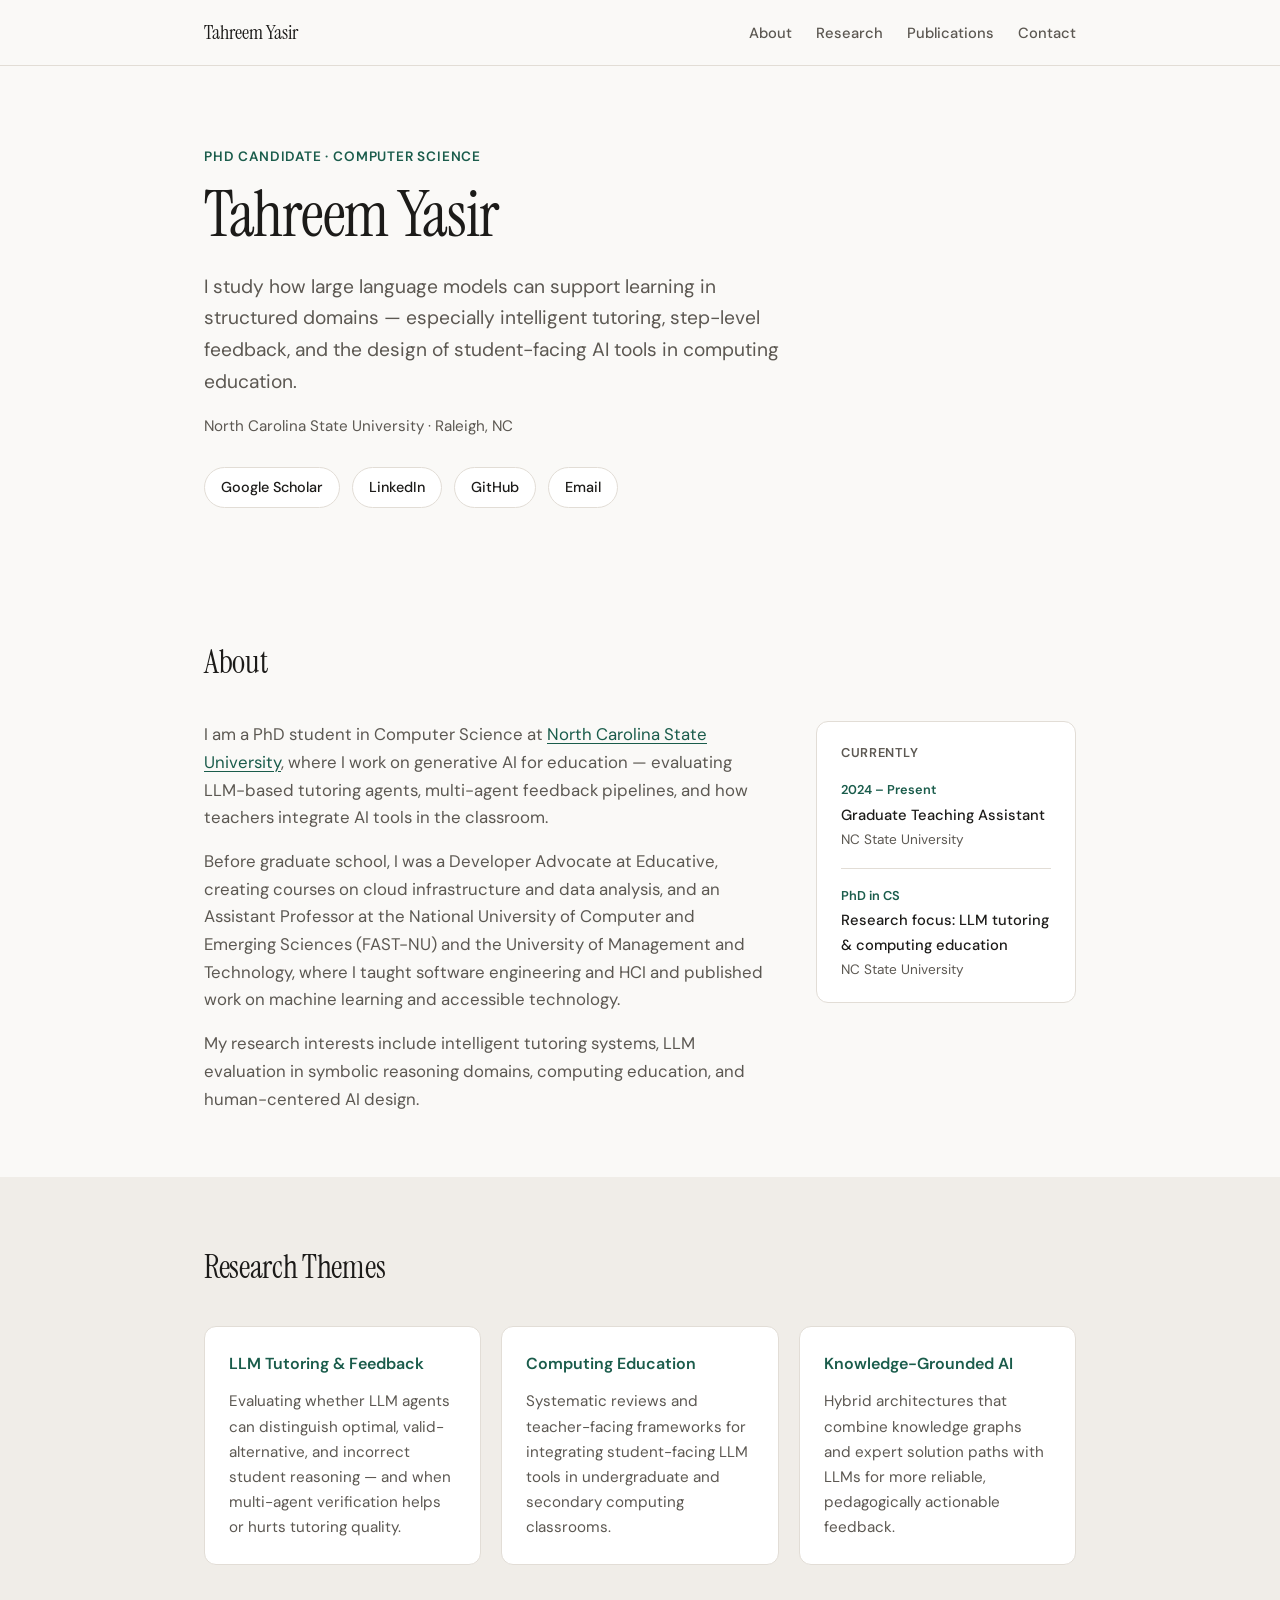
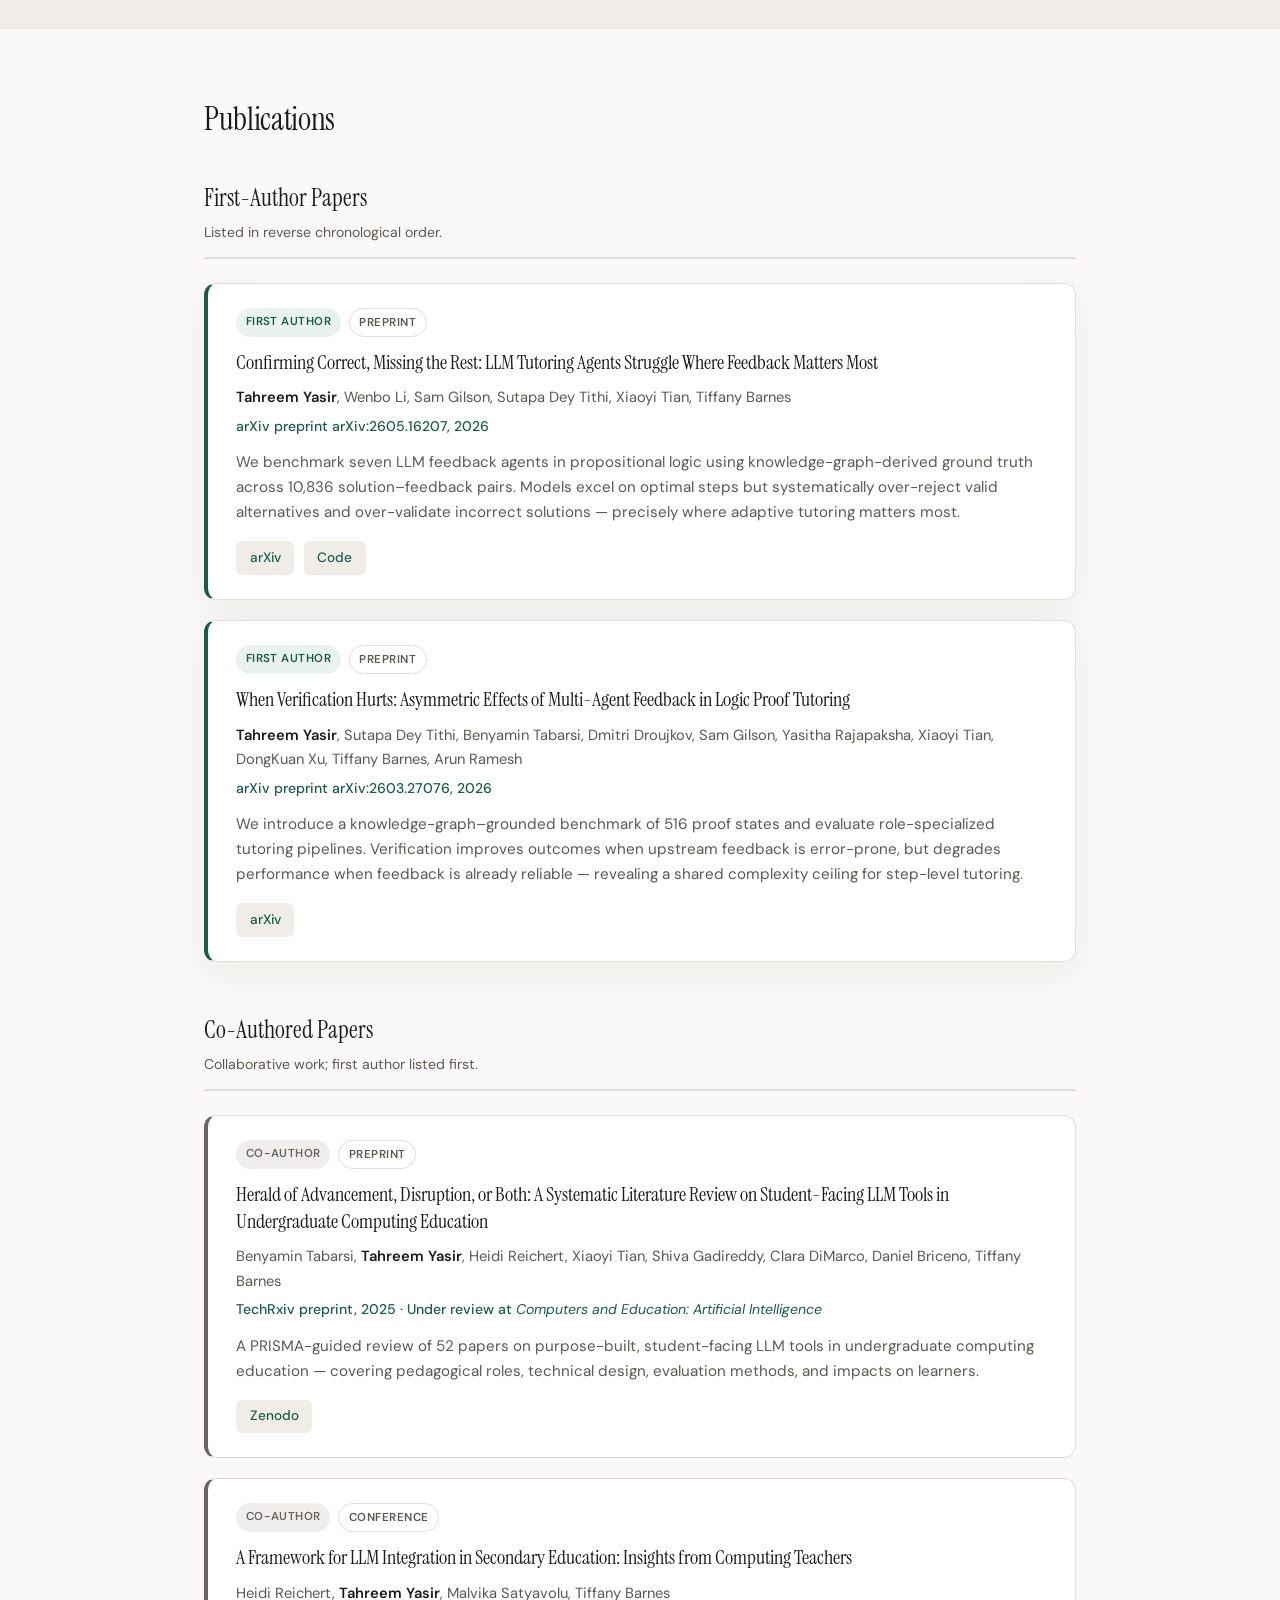
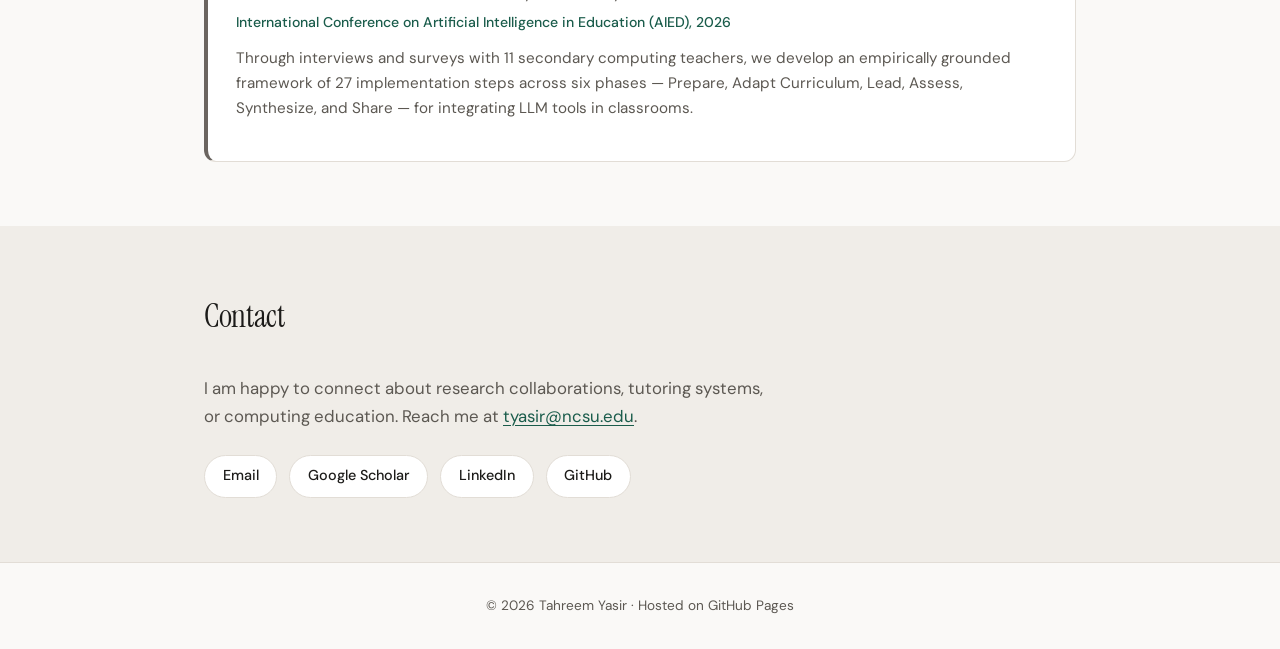
==== index.html @ edfe898d "Initial personal website" ====
<!DOCTYPE html>
<html lang="en">
<head>
  <meta charset="UTF-8">
  <meta name="viewport" content="width=device-width, initial-scale=1.0">
  <meta name="description" content="Tahreem Yasir — PhD researcher in AI, LLM tutoring, and computing education at North Carolina State University.">
  <title>Tahreem Yasir</title>
  <link rel="preconnect" href="https://fonts.googleapis.com">
  <link rel="preconnect" href="https://fonts.gstatic.com" crossorigin>
  <link href="https://fonts.googleapis.com/css2?family=DM+Sans:ital,opsz,wght@0,9..40,400;0,9..40,500;0,9..40,600;1,9..40,400&family=Instrument+Serif:ital@0;1&display=swap" rel="stylesheet">
  <link rel="stylesheet" href="assets/css/style.css">
</head>
<body>
  <header class="site-header">
    <nav class="nav">
      <a class="nav-logo" href="#">Tahreem Yasir</a>
      <ul class="nav-links">
        <li><a href="#about">About</a></li>
        <li><a href="#research">Research</a></li>
        <li><a href="#publications">Publications</a></li>
        <li><a href="#contact">Contact</a></li>
      </ul>
    </nav>
  </header>

  <main>
    <section class="hero">
      <div class="hero-content">
        <p class="hero-eyebrow">PhD Candidate · Computer Science</p>
        <h1>Tahreem Yasir</h1>
        <p class="hero-lead">
          I study how large language models can support learning in structured domains —
          especially intelligent tutoring, step-level feedback, and the design of
          student-facing AI tools in computing education.
        </p>
        <p class="hero-affiliation">North Carolina State University · Raleigh, NC</p>
        <div class="hero-links">
          <a href="https://scholar.google.com/citations?user=LEn3nlgAAAAJ" target="_blank" rel="noopener">Google Scholar</a>
          <a href="https://www.linkedin.com/in/tahreem-yasir-526a3111/" target="_blank" rel="noopener">LinkedIn</a>
          <a href="https://github.com/tahreemm" target="_blank" rel="noopener">GitHub</a>
          <a href="mailto:tyasir@ncsu.edu">Email</a>
        </div>
      </div>
    </section>

    <section id="about" class="section">
      <div class="container">
        <h2 class="section-title">About</h2>
        <div class="about-grid">
          <div class="about-text">
            <p>
              I am a PhD student in Computer Science at
              <a href="https://www.ncsu.edu/" target="_blank" rel="noopener">North Carolina State University</a>,
              where I work on generative AI for education — evaluating LLM-based tutoring agents,
              multi-agent feedback pipelines, and how teachers integrate AI tools in the classroom.
            </p>
            <p>
              Before graduate school, I was a Developer Advocate at Educative, creating courses on
              cloud infrastructure and data analysis, and an Assistant Professor at the National University
              of Computer and Emerging Sciences (FAST-NU) and the University of Management and Technology,
              where I taught software engineering and HCI and published work on machine learning and
              accessible technology.
            </p>
            <p>
              My research interests include intelligent tutoring systems, LLM evaluation in symbolic
              reasoning domains, computing education, and human-centered AI design.
            </p>
          </div>
          <aside class="about-aside">
            <h3>Currently</h3>
            <ul class="timeline">
              <li>
                <span class="timeline-date">2024 – Present</span>
                <span class="timeline-role">Graduate Teaching Assistant</span>
                <span class="timeline-org">NC State University</span>
              </li>
              <li>
                <span class="timeline-date">PhD in CS</span>
                <span class="timeline-role">Research focus: LLM tutoring &amp; computing education</span>
                <span class="timeline-org">NC State University</span>
              </li>
            </ul>
          </aside>
        </div>
      </div>
    </section>

    <section id="research" class="section section-alt">
      <div class="container">
        <h2 class="section-title">Research Themes</h2>
        <div class="theme-grid">
          <article class="theme-card">
            <h3>LLM Tutoring &amp; Feedback</h3>
            <p>
              Evaluating whether LLM agents can distinguish optimal, valid-alternative, and incorrect
              student reasoning — and when multi-agent verification helps or hurts tutoring quality.
            </p>
          </article>
          <article class="theme-card">
            <h3>Computing Education</h3>
            <p>
              Systematic reviews and teacher-facing frameworks for integrating student-facing LLM tools
              in undergraduate and secondary computing classrooms.
            </p>
          </article>
          <article class="theme-card">
            <h3>Knowledge-Grounded AI</h3>
            <p>
              Hybrid architectures that combine knowledge graphs and expert solution paths with LLMs
              for more reliable, pedagogically actionable feedback.
            </p>
          </article>
        </div>
      </div>
    </section>

    <section id="publications" class="section">
      <div class="container">
        <h2 class="section-title">Publications</h2>

        <div class="pub-group">
          <div class="pub-group-header">
            <h3>First-Author Papers</h3>
            <p class="pub-group-note">Listed in reverse chronological order.</p>
          </div>

          <article class="paper paper-featured">
            <div class="paper-badges">
              <span class="badge badge-first">First Author</span>
              <span class="badge badge-type">Preprint</span>
            </div>
            <h4 class="paper-title">
              Confirming Correct, Missing the Rest: LLM Tutoring Agents Struggle Where Feedback Matters Most
            </h4>
            <p class="paper-authors">
              <strong>Tahreem Yasir</strong>, Wenbo Li, Sam Gilson, Sutapa Dey Tithi, Xiaoyi Tian, Tiffany Barnes
            </p>
            <p class="paper-venue">arXiv preprint arXiv:2605.16207, 2026</p>
            <p class="paper-abstract">
              We benchmark seven LLM feedback agents in propositional logic using knowledge-graph-derived
              ground truth across 10,836 solution–feedback pairs. Models excel on optimal steps but
              systematically over-reject valid alternatives and over-validate incorrect solutions —
              precisely where adaptive tutoring matters most.
            </p>
            <div class="paper-links">
              <a href="https://arxiv.org/abs/2605.16207" target="_blank" rel="noopener">arXiv</a>
              <a href="https://github.com/tahreemm/BEA_2026" target="_blank" rel="noopener">Code</a>
            </div>
          </article>

          <article class="paper paper-featured">
            <div class="paper-badges">
              <span class="badge badge-first">First Author</span>
              <span class="badge badge-type">Preprint</span>
            </div>
            <h4 class="paper-title">
              When Verification Hurts: Asymmetric Effects of Multi-Agent Feedback in Logic Proof Tutoring
            </h4>
            <p class="paper-authors">
              <strong>Tahreem Yasir</strong>, Sutapa Dey Tithi, Benyamin Tabarsi, Dmitri Droujkov, Sam Gilson,
              Yasitha Rajapaksha, Xiaoyi Tian, DongKuan Xu, Tiffany Barnes, Arun Ramesh
            </p>
            <p class="paper-venue">arXiv preprint arXiv:2603.27076, 2026</p>
            <p class="paper-abstract">
              We introduce a knowledge-graph–grounded benchmark of 516 proof states and evaluate
              role-specialized tutoring pipelines. Verification improves outcomes when upstream feedback
              is error-prone, but degrades performance when feedback is already reliable — revealing a
              shared complexity ceiling for step-level tutoring.
            </p>
            <div class="paper-links">
              <a href="https://arxiv.org/abs/2603.27076" target="_blank" rel="noopener">arXiv</a>
            </div>
          </article>
        </div>

        <div class="pub-group pub-group-coauthored">
          <div class="pub-group-header">
            <h3>Co-Authored Papers</h3>
            <p class="pub-group-note">Collaborative work; first author listed first.</p>
          </div>

          <article class="paper">
            <div class="paper-badges">
              <span class="badge badge-coauthor">Co-Author</span>
              <span class="badge badge-type">Preprint</span>
            </div>
            <h4 class="paper-title">
              Herald of Advancement, Disruption, or Both: A Systematic Literature Review on Student-Facing LLM Tools in Undergraduate Computing Education
            </h4>
            <p class="paper-authors">
              Benyamin Tabarsi, <strong>Tahreem Yasir</strong>, Heidi Reichert, Xiaoyi Tian, Shiva Gadireddy,
              Clara DiMarco, Daniel Briceno, Tiffany Barnes
            </p>
            <p class="paper-venue">TechRxiv preprint, 2025 · Under review at <em>Computers and Education: Artificial Intelligence</em></p>
            <p class="paper-abstract">
              A PRISMA-guided review of 52 papers on purpose-built, student-facing LLM tools in
              undergraduate computing education — covering pedagogical roles, technical design,
              evaluation methods, and impacts on learners.
            </p>
            <div class="paper-links">
              <a href="https://doi.org/10.5281/zenodo.18190635" target="_blank" rel="noopener">Zenodo</a>
            </div>
          </article>

          <article class="paper">
            <div class="paper-badges">
              <span class="badge badge-coauthor">Co-Author</span>
              <span class="badge badge-type">Conference</span>
            </div>
            <h4 class="paper-title">
              A Framework for LLM Integration in Secondary Education: Insights from Computing Teachers
            </h4>
            <p class="paper-authors">
              Heidi Reichert, <strong>Tahreem Yasir</strong>, Malvika Satyavolu, Tiffany Barnes
            </p>
            <p class="paper-venue">International Conference on Artificial Intelligence in Education (AIED), 2026</p>
            <p class="paper-abstract">
              Through interviews and surveys with 11 secondary computing teachers, we develop an
              empirically grounded framework of 27 implementation steps across six phases — Prepare,
              Adapt Curriculum, Lead, Assess, Synthesize, and Share — for integrating LLM tools in classrooms.
            </p>
          </article>
        </div>
      </div>
    </section>

    <section id="contact" class="section section-alt">
      <div class="container contact-block">
        <h2 class="section-title">Contact</h2>
        <p>
          I am happy to connect about research collaborations, tutoring systems, or computing education.
          Reach me at <a href="mailto:tyasir@ncsu.edu">tyasir@ncsu.edu</a>.
        </p>
        <div class="contact-links">
          <a href="mailto:tyasir@ncsu.edu">Email</a>
          <a href="https://scholar.google.com/citations?user=LEn3nlgAAAAJ" target="_blank" rel="noopener">Google Scholar</a>
          <a href="https://www.linkedin.com/in/tahreem-yasir-526a3111/" target="_blank" rel="noopener">LinkedIn</a>
          <a href="https://github.com/tahreemm" target="_blank" rel="noopener">GitHub</a>
        </div>
      </div>
    </section>
  </main>

  <footer class="site-footer">
    <div class="container">
      <p>&copy; <span id="year"></span> Tahreem Yasir · Hosted on GitHub Pages</p>
    </div>
  </footer>

  <script src="assets/js/main.js"></script>
</body>
</html>
---- assets/css/style.css ----
:root {
  --bg: #faf9f7;
  --bg-alt: #f0ede8;
  --surface: #ffffff;
  --text: #1c1b19;
  --text-muted: #5c5852;
  --accent: #1a5c4b;
  --accent-light: #e8f3ef;
  --accent-warm: #b85c38;
  --border: #e2ddd6;
  --first-author: #1a5c4b;
  --coauthor: #6b6560;
  --shadow: 0 12px 40px rgba(28, 27, 25, 0.06);
  --radius: 12px;
  --font-serif: "Instrument Serif", Georgia, serif;
  --font-sans: "DM Sans", system-ui, sans-serif;
  --max-width: 920px;
}

*,
*::before,
*::after {
  box-sizing: border-box;
}

html {
  scroll-behavior: smooth;
}

body {
  margin: 0;
  font-family: var(--font-sans);
  font-size: 1.05rem;
  line-height: 1.65;
  color: var(--text);
  background: var(--bg);
  -webkit-font-smoothing: antialiased;
}

a {
  color: var(--accent);
  text-decoration-thickness: 1px;
  text-underline-offset: 3px;
}

a:hover {
  color: var(--accent-warm);
}

.container {
  max-width: var(--max-width);
  margin: 0 auto;
  padding: 0 1.5rem;
}

/* Header */

.site-header {
  position: sticky;
  top: 0;
  z-index: 100;
  background: rgba(250, 249, 247, 0.92);
  backdrop-filter: blur(10px);
  border-bottom: 1px solid var(--border);
}

.nav {
  max-width: var(--max-width);
  margin: 0 auto;
  padding: 1rem 1.5rem;
  display: flex;
  align-items: center;
  justify-content: space-between;
  gap: 1rem;
}

.nav-logo {
  font-family: var(--font-serif);
  font-size: 1.25rem;
  color: var(--text);
  text-decoration: none;
}

.nav-links {
  display: flex;
  gap: 1.5rem;
  list-style: none;
  margin: 0;
  padding: 0;
}

.nav-links a {
  color: var(--text-muted);
  text-decoration: none;
  font-size: 0.92rem;
  font-weight: 500;
}

.nav-links a:hover {
  color: var(--accent);
}

/* Hero */

.hero {
  padding: 5rem 1.5rem 4rem;
  max-width: var(--max-width);
  margin: 0 auto;
}

.hero-eyebrow {
  font-size: 0.85rem;
  font-weight: 600;
  letter-spacing: 0.06em;
  text-transform: uppercase;
  color: var(--accent);
  margin: 0 0 0.75rem;
}

.hero h1 {
  font-family: var(--font-serif);
  font-size: clamp(2.75rem, 6vw, 4rem);
  font-weight: 400;
  line-height: 1.1;
  margin: 0 0 1.25rem;
  letter-spacing: -0.02em;
}

.hero-lead {
  font-size: 1.2rem;
  color: var(--text-muted);
  max-width: 38rem;
  margin: 0 0 1rem;
}

.hero-affiliation {
  font-size: 0.95rem;
  color: var(--text-muted);
  margin: 0 0 1.75rem;
}

.hero-links {
  display: flex;
  flex-wrap: wrap;
  gap: 0.75rem;
}

.hero-links a {
  display: inline-block;
  padding: 0.5rem 1rem;
  background: var(--surface);
  border: 1px solid var(--border);
  border-radius: 999px;
  color: var(--text);
  text-decoration: none;
  font-size: 0.9rem;
  font-weight: 500;
  transition: border-color 0.15s, background 0.15s;
}

.hero-links a:hover {
  border-color: var(--accent);
  background: var(--accent-light);
  color: var(--accent);
}

/* Sections */

.section {
  padding: 4rem 0;
}

.section-alt {
  background: var(--bg-alt);
}

.section-title {
  font-family: var(--font-serif);
  font-size: 2rem;
  font-weight: 400;
  margin: 0 0 2rem;
  letter-spacing: -0.01em;
}

/* About */

.about-grid {
  display: grid;
  grid-template-columns: 1fr 260px;
  gap: 3rem;
  align-items: start;
}

.about-text p {
  margin: 0 0 1rem;
  color: var(--text-muted);
}

.about-text p:last-child {
  margin-bottom: 0;
}

.about-aside {
  background: var(--surface);
  border: 1px solid var(--border);
  border-radius: var(--radius);
  padding: 1.25rem 1.5rem;
}

.about-aside h3 {
  font-size: 0.8rem;
  font-weight: 600;
  text-transform: uppercase;
  letter-spacing: 0.05em;
  color: var(--text-muted);
  margin: 0 0 1rem;
}

.timeline {
  list-style: none;
  margin: 0;
  padding: 0;
}

.timeline li {
  display: flex;
  flex-direction: column;
  gap: 0.15rem;
  padding-bottom: 1rem;
  margin-bottom: 1rem;
  border-bottom: 1px solid var(--border);
}

.timeline li:last-child {
  padding-bottom: 0;
  margin-bottom: 0;
  border-bottom: none;
}

.timeline-date {
  font-size: 0.8rem;
  color: var(--accent);
  font-weight: 600;
}

.timeline-role {
  font-size: 0.92rem;
  font-weight: 500;
}

.timeline-org {
  font-size: 0.85rem;
  color: var(--text-muted);
}

/* Research themes */

.theme-grid {
  display: grid;
  grid-template-columns: repeat(3, 1fr);
  gap: 1.25rem;
}

.theme-card {
  background: var(--surface);
  border: 1px solid var(--border);
  border-radius: var(--radius);
  padding: 1.5rem;
}

.theme-card h3 {
  font-size: 1rem;
  font-weight: 600;
  margin: 0 0 0.75rem;
  color: var(--accent);
}

.theme-card p {
  margin: 0;
  font-size: 0.95rem;
  color: var(--text-muted);
}

/* Publications */

.pub-group {
  margin-bottom: 3rem;
}

.pub-group:last-child {
  margin-bottom: 0;
}

.pub-group-header {
  margin-bottom: 1.5rem;
  padding-bottom: 0.75rem;
  border-bottom: 2px solid var(--border);
}

.pub-group-header h3 {
  font-family: var(--font-serif);
  font-size: 1.5rem;
  font-weight: 400;
  margin: 0 0 0.25rem;
}

.pub-group-note {
  margin: 0;
  font-size: 0.88rem;
  color: var(--text-muted);
}

.pub-group-coauthored .pub-group-header {
  border-bottom-color: var(--border);
}

.paper {
  background: var(--surface);
  border: 1px solid var(--border);
  border-radius: var(--radius);
  padding: 1.5rem 1.75rem;
  margin-bottom: 1.25rem;
}

.paper:last-child {
  margin-bottom: 0;
}

.paper-featured {
  border-left: 4px solid var(--first-author);
  box-shadow: var(--shadow);
}

.pub-group-coauthored .paper {
  border-left: 4px solid var(--coauthor);
}

.paper-badges {
  display: flex;
  flex-wrap: wrap;
  gap: 0.5rem;
  margin-bottom: 0.75rem;
}

.badge {
  display: inline-block;
  font-size: 0.72rem;
  font-weight: 600;
  letter-spacing: 0.04em;
  text-transform: uppercase;
  padding: 0.25rem 0.6rem;
  border-radius: 999px;
}

.badge-first {
  background: var(--accent-light);
  color: var(--first-author);
}

.badge-coauthor {
  background: #f0eeec;
  color: var(--coauthor);
}

.badge-type {
  background: transparent;
  border: 1px solid var(--border);
  color: var(--text-muted);
}

.paper-title {
  font-family: var(--font-serif);
  font-size: 1.25rem;
  font-weight: 400;
  line-height: 1.35;
  margin: 0 0 0.6rem;
}

.paper-authors {
  font-size: 0.92rem;
  color: var(--text-muted);
  margin: 0 0 0.35rem;
}

.paper-authors strong {
  color: var(--text);
  font-weight: 600;
}

.paper-venue {
  font-size: 0.88rem;
  color: var(--accent);
  font-weight: 500;
  margin: 0 0 0.75rem;
}

.paper-venue em {
  font-style: italic;
  font-weight: 400;
}

.paper-abstract {
  font-size: 0.95rem;
  color: var(--text-muted);
  margin: 0 0 1rem;
}

.paper-links {
  display: flex;
  flex-wrap: wrap;
  gap: 0.6rem;
}

.paper-links a {
  display: inline-block;
  padding: 0.35rem 0.85rem;
  background: var(--bg-alt);
  border-radius: 6px;
  font-size: 0.85rem;
  font-weight: 500;
  text-decoration: none;
  color: var(--accent);
}

.paper-links a:hover {
  background: var(--accent-light);
}

/* Contact */

.contact-block p {
  color: var(--text-muted);
  max-width: 36rem;
  margin: 0 0 1.5rem;
}

.contact-links {
  display: flex;
  flex-wrap: wrap;
  gap: 0.75rem;
}

.contact-links a {
  display: inline-block;
  padding: 0.55rem 1.1rem;
  background: var(--surface);
  border: 1px solid var(--border);
  border-radius: 999px;
  text-decoration: none;
  font-size: 0.9rem;
  font-weight: 500;
  color: var(--text);
}

.contact-links a:hover {
  border-color: var(--accent);
  color: var(--accent);
}

/* Footer */

.site-footer {
  padding: 2rem 0;
  border-top: 1px solid var(--border);
}

.site-footer p {
  margin: 0;
  font-size: 0.85rem;
  color: var(--text-muted);
  text-align: center;
}

/* Responsive */

@media (max-width: 768px) {
  .nav-links {
    gap: 1rem;
  }

  .about-grid {
    grid-template-columns: 1fr;
    gap: 2rem;
  }

  .theme-grid {
    grid-template-columns: 1fr;
  }

  .hero {
    padding-top: 3rem;
  }
}

@media (max-width: 520px) {
  .nav {
    flex-direction: column;
    align-items: flex-start;
  }

  .nav-links {
    flex-wrap: wrap;
    gap: 0.75rem 1.25rem;
  }
}
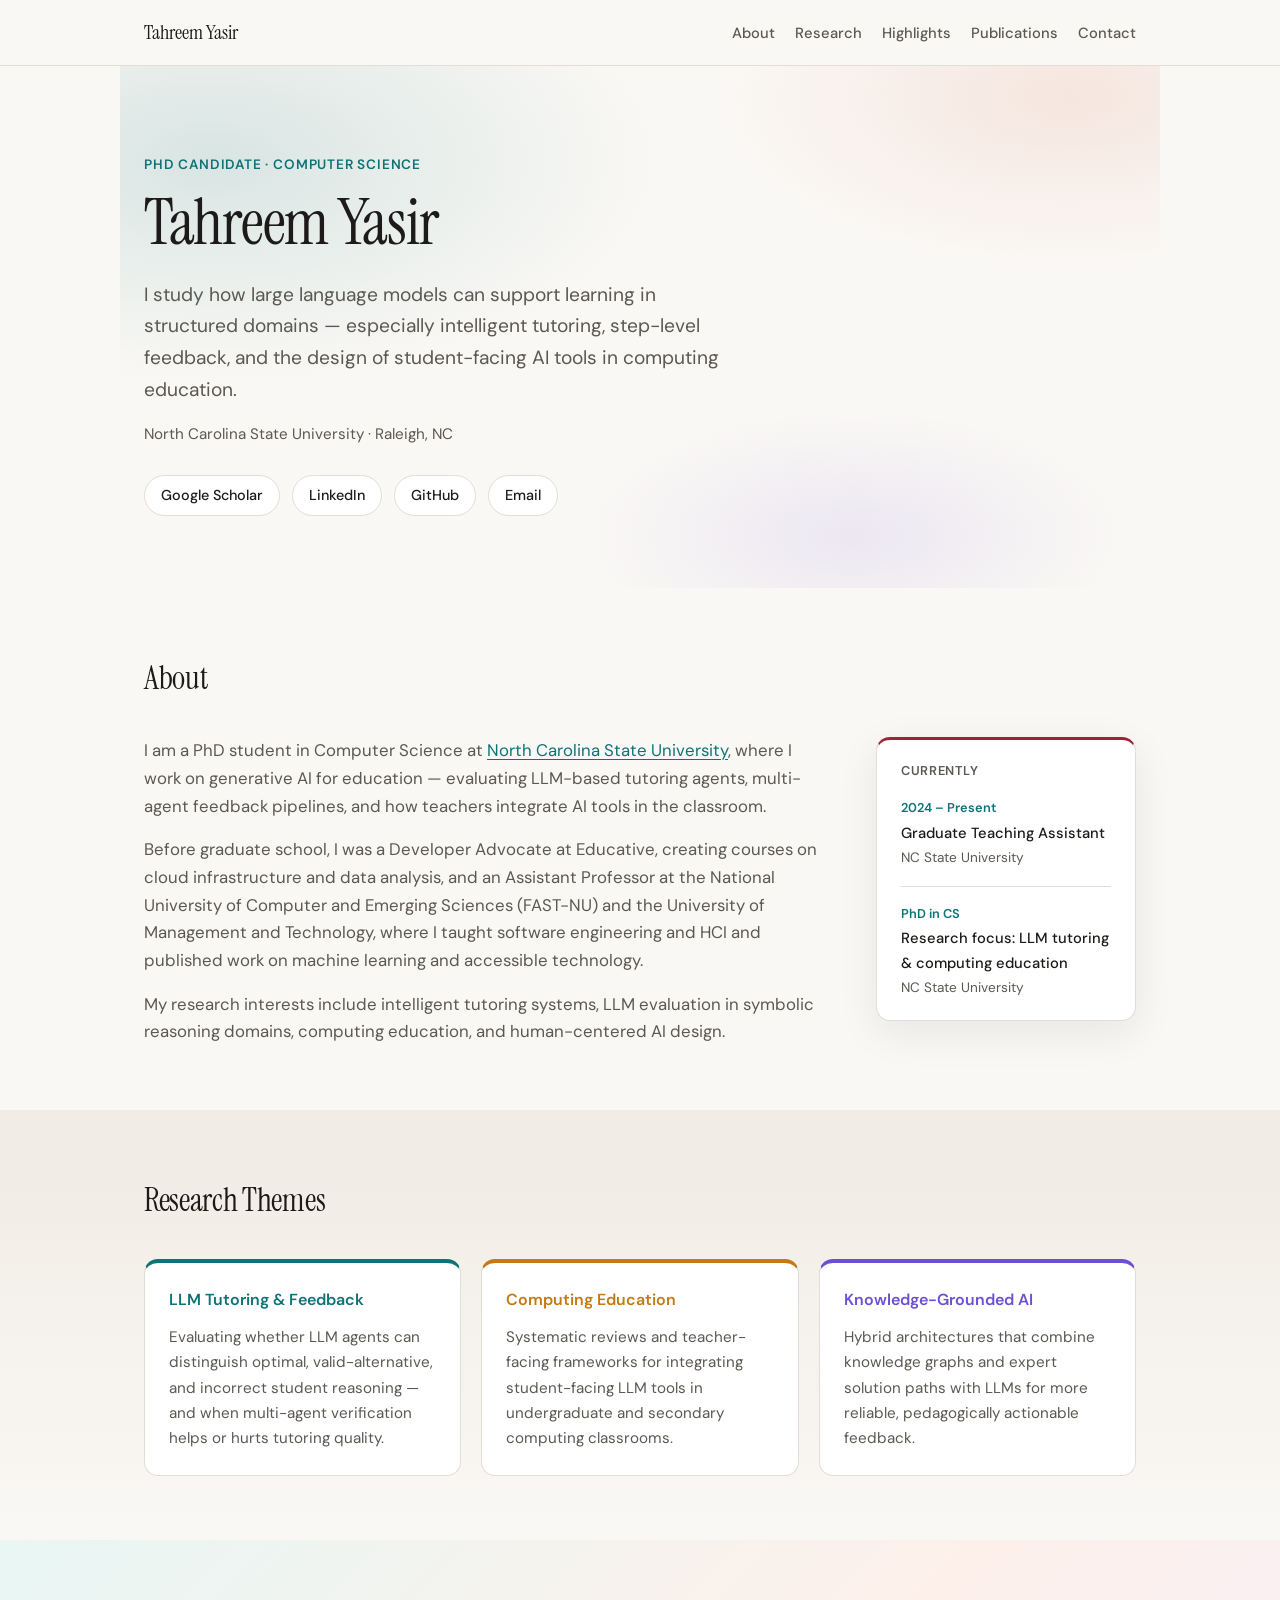
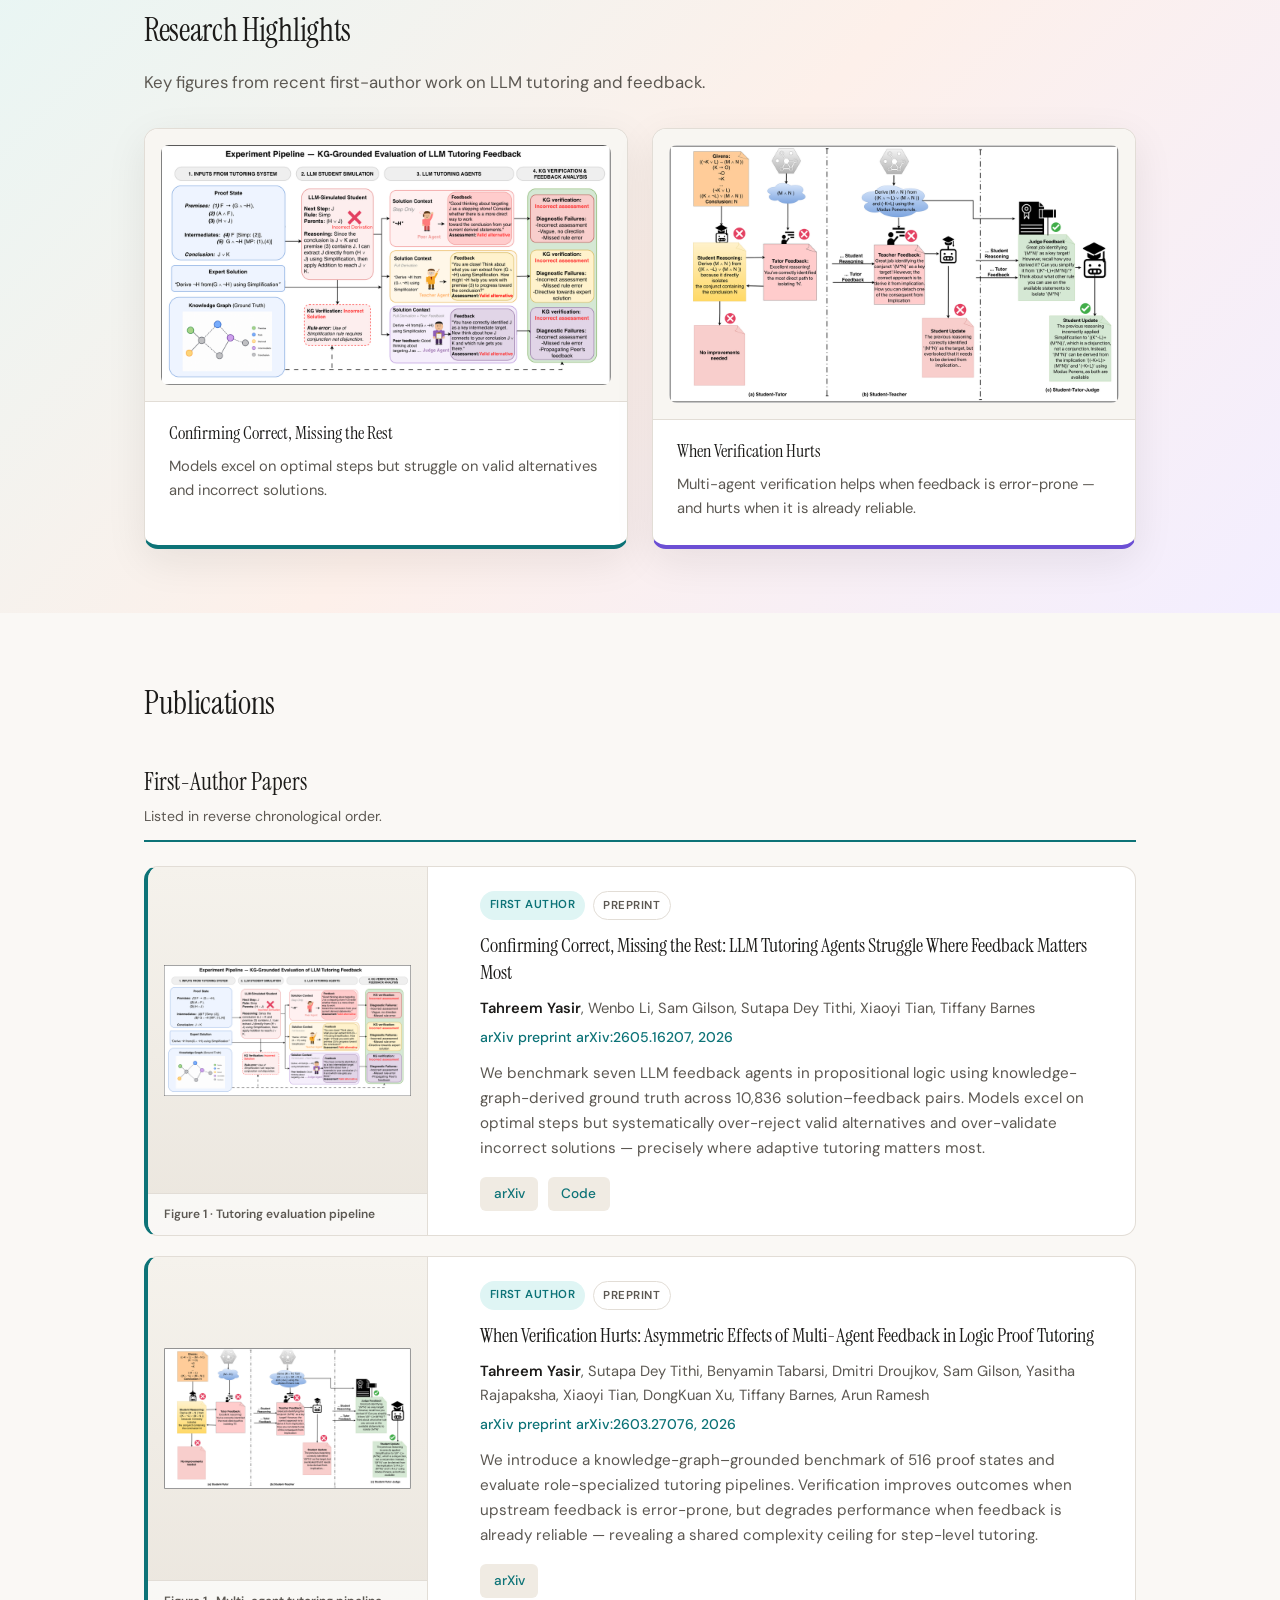
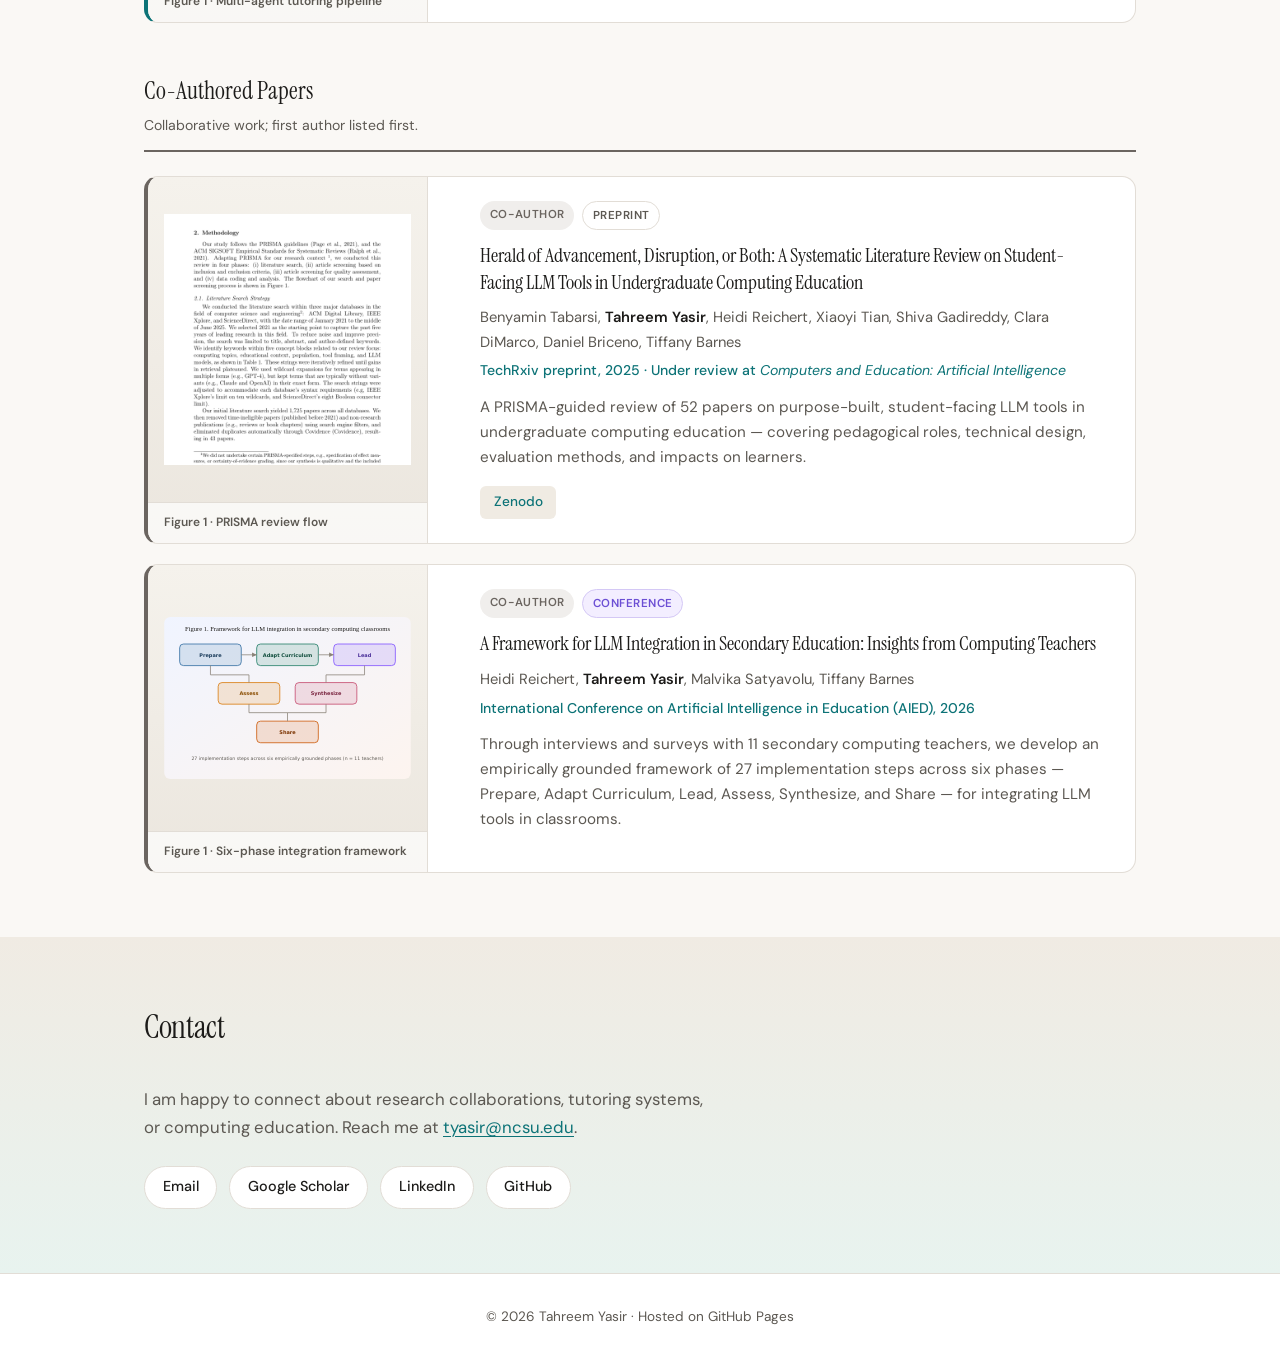
==== commit 152445b6: "Add colorful design and paper figures" ====
--- a/index.html
+++ b/index.html
@@ -17,6 +17,7 @@
       <ul class="nav-links">
         <li><a href="#about">About</a></li>
         <li><a href="#research">Research</a></li>
+        <li><a href="#highlights">Highlights</a></li>
         <li><a href="#publications">Publications</a></li>
         <li><a href="#contact">Contact</a></li>
       </ul>
@@ -25,6 +26,7 @@
 
   <main>
     <section class="hero">
+      <div class="hero-bg" aria-hidden="true"></div>
       <div class="hero-content">
         <p class="hero-eyebrow">PhD Candidate · Computer Science</p>
         <h1>Tahreem Yasir</h1>
@@ -89,27 +91,54 @@
       <div class="container">
         <h2 class="section-title">Research Themes</h2>
         <div class="theme-grid">
-          <article class="theme-card">
+          <article class="theme-card theme-card-teal">
             <h3>LLM Tutoring &amp; Feedback</h3>
             <p>
               Evaluating whether LLM agents can distinguish optimal, valid-alternative, and incorrect
               student reasoning — and when multi-agent verification helps or hurts tutoring quality.
             </p>
           </article>
-          <article class="theme-card">
+          <article class="theme-card theme-card-amber">
             <h3>Computing Education</h3>
             <p>
               Systematic reviews and teacher-facing frameworks for integrating student-facing LLM tools
               in undergraduate and secondary computing classrooms.
             </p>
           </article>
-          <article class="theme-card">
+          <article class="theme-card theme-card-violet">
             <h3>Knowledge-Grounded AI</h3>
             <p>
               Hybrid architectures that combine knowledge graphs and expert solution paths with LLMs
               for more reliable, pedagogically actionable feedback.
             </p>
           </article>
+        </div>
+      </div>
+    </section>
+
+    <section id="highlights" class="section section-highlights">
+      <div class="container">
+        <h2 class="section-title">Research Highlights</h2>
+        <p class="section-lead">Key figures from recent first-author work on LLM tutoring and feedback.</p>
+        <div class="highlights-grid">
+          <a class="highlight-card highlight-teal" href="https://arxiv.org/abs/2605.16207" target="_blank" rel="noopener">
+            <div class="highlight-figure">
+              <img src="assets/images/papers/bea-pipeline.png" alt="Figure 1: LLM tutoring evaluation pipeline across solution types">
+            </div>
+            <div class="highlight-content">
+              <h3>Confirming Correct, Missing the Rest</h3>
+              <p>Models excel on optimal steps but struggle on valid alternatives and incorrect solutions.</p>
+            </div>
+          </a>
+          <a class="highlight-card highlight-violet" href="https://arxiv.org/abs/2603.27076" target="_blank" rel="noopener">
+            <div class="highlight-figure">
+              <img src="assets/images/papers/verification-hurts.png" alt="Figure 1: Multi-agent tutoring with knowledge-graph-grounded hints">
+            </div>
+            <div class="highlight-content">
+              <h3>When Verification Hurts</h3>
+              <p>Multi-agent verification helps when feedback is error-prone — and hurts when it is already reliable.</p>
+            </div>
+          </a>
         </div>
       </div>
     </section>
@@ -119,112 +148,136 @@
         <h2 class="section-title">Publications</h2>
 
         <div class="pub-group">
-          <div class="pub-group-header">
+          <div class="pub-group-header pub-group-header-first">
             <h3>First-Author Papers</h3>
             <p class="pub-group-note">Listed in reverse chronological order.</p>
           </div>
 
-          <article class="paper paper-featured">
-            <div class="paper-badges">
-              <span class="badge badge-first">First Author</span>
-              <span class="badge badge-type">Preprint</span>
-            </div>
-            <h4 class="paper-title">
-              Confirming Correct, Missing the Rest: LLM Tutoring Agents Struggle Where Feedback Matters Most
-            </h4>
-            <p class="paper-authors">
-              <strong>Tahreem Yasir</strong>, Wenbo Li, Sam Gilson, Sutapa Dey Tithi, Xiaoyi Tian, Tiffany Barnes
-            </p>
-            <p class="paper-venue">arXiv preprint arXiv:2605.16207, 2026</p>
-            <p class="paper-abstract">
-              We benchmark seven LLM feedback agents in propositional logic using knowledge-graph-derived
-              ground truth across 10,836 solution–feedback pairs. Models excel on optimal steps but
-              systematically over-reject valid alternatives and over-validate incorrect solutions —
-              precisely where adaptive tutoring matters most.
-            </p>
-            <div class="paper-links">
-              <a href="https://arxiv.org/abs/2605.16207" target="_blank" rel="noopener">arXiv</a>
-              <a href="https://github.com/tahreemm/BEA_2026" target="_blank" rel="noopener">Code</a>
-            </div>
-          </article>
-
-          <article class="paper paper-featured">
-            <div class="paper-badges">
-              <span class="badge badge-first">First Author</span>
-              <span class="badge badge-type">Preprint</span>
-            </div>
-            <h4 class="paper-title">
-              When Verification Hurts: Asymmetric Effects of Multi-Agent Feedback in Logic Proof Tutoring
-            </h4>
-            <p class="paper-authors">
-              <strong>Tahreem Yasir</strong>, Sutapa Dey Tithi, Benyamin Tabarsi, Dmitri Droujkov, Sam Gilson,
-              Yasitha Rajapaksha, Xiaoyi Tian, DongKuan Xu, Tiffany Barnes, Arun Ramesh
-            </p>
-            <p class="paper-venue">arXiv preprint arXiv:2603.27076, 2026</p>
-            <p class="paper-abstract">
-              We introduce a knowledge-graph–grounded benchmark of 516 proof states and evaluate
-              role-specialized tutoring pipelines. Verification improves outcomes when upstream feedback
-              is error-prone, but degrades performance when feedback is already reliable — revealing a
-              shared complexity ceiling for step-level tutoring.
-            </p>
-            <div class="paper-links">
-              <a href="https://arxiv.org/abs/2603.27076" target="_blank" rel="noopener">arXiv</a>
+          <article class="paper paper-featured paper-with-figure">
+            <a class="paper-figure" href="https://arxiv.org/abs/2605.16207" target="_blank" rel="noopener">
+              <img src="assets/images/papers/bea-pipeline.png" alt="Figure 1: LLM tutoring evaluation pipeline">
+              <span class="paper-figure-caption">Figure 1 · Tutoring evaluation pipeline</span>
+            </a>
+            <div class="paper-body">
+              <div class="paper-badges">
+                <span class="badge badge-first">First Author</span>
+                <span class="badge badge-type">Preprint</span>
+              </div>
+              <h4 class="paper-title">
+                Confirming Correct, Missing the Rest: LLM Tutoring Agents Struggle Where Feedback Matters Most
+              </h4>
+              <p class="paper-authors">
+                <strong>Tahreem Yasir</strong>, Wenbo Li, Sam Gilson, Sutapa Dey Tithi, Xiaoyi Tian, Tiffany Barnes
+              </p>
+              <p class="paper-venue">arXiv preprint arXiv:2605.16207, 2026</p>
+              <p class="paper-abstract">
+                We benchmark seven LLM feedback agents in propositional logic using knowledge-graph-derived
+                ground truth across 10,836 solution–feedback pairs. Models excel on optimal steps but
+                systematically over-reject valid alternatives and over-validate incorrect solutions —
+                precisely where adaptive tutoring matters most.
+              </p>
+              <div class="paper-links">
+                <a href="https://arxiv.org/abs/2605.16207" target="_blank" rel="noopener">arXiv</a>
+                <a href="https://github.com/tahreemm/BEA_2026" target="_blank" rel="noopener">Code</a>
+              </div>
+            </div>
+          </article>
+
+          <article class="paper paper-featured paper-with-figure">
+            <a class="paper-figure" href="https://arxiv.org/abs/2603.27076" target="_blank" rel="noopener">
+              <img src="assets/images/papers/verification-hurts.png" alt="Figure 1: Multi-agent tutoring with KG-grounded hints">
+              <span class="paper-figure-caption">Figure 1 · Multi-agent tutoring pipeline</span>
+            </a>
+            <div class="paper-body">
+              <div class="paper-badges">
+                <span class="badge badge-first">First Author</span>
+                <span class="badge badge-type">Preprint</span>
+              </div>
+              <h4 class="paper-title">
+                When Verification Hurts: Asymmetric Effects of Multi-Agent Feedback in Logic Proof Tutoring
+              </h4>
+              <p class="paper-authors">
+                <strong>Tahreem Yasir</strong>, Sutapa Dey Tithi, Benyamin Tabarsi, Dmitri Droujkov, Sam Gilson,
+                Yasitha Rajapaksha, Xiaoyi Tian, DongKuan Xu, Tiffany Barnes, Arun Ramesh
+              </p>
+              <p class="paper-venue">arXiv preprint arXiv:2603.27076, 2026</p>
+              <p class="paper-abstract">
+                We introduce a knowledge-graph–grounded benchmark of 516 proof states and evaluate
+                role-specialized tutoring pipelines. Verification improves outcomes when upstream feedback
+                is error-prone, but degrades performance when feedback is already reliable — revealing a
+                shared complexity ceiling for step-level tutoring.
+              </p>
+              <div class="paper-links">
+                <a href="https://arxiv.org/abs/2603.27076" target="_blank" rel="noopener">arXiv</a>
+              </div>
             </div>
           </article>
         </div>
 
         <div class="pub-group pub-group-coauthored">
-          <div class="pub-group-header">
+          <div class="pub-group-header pub-group-header-coauthor">
             <h3>Co-Authored Papers</h3>
             <p class="pub-group-note">Collaborative work; first author listed first.</p>
           </div>
 
-          <article class="paper">
-            <div class="paper-badges">
-              <span class="badge badge-coauthor">Co-Author</span>
-              <span class="badge badge-type">Preprint</span>
-            </div>
-            <h4 class="paper-title">
-              Herald of Advancement, Disruption, or Both: A Systematic Literature Review on Student-Facing LLM Tools in Undergraduate Computing Education
-            </h4>
-            <p class="paper-authors">
-              Benyamin Tabarsi, <strong>Tahreem Yasir</strong>, Heidi Reichert, Xiaoyi Tian, Shiva Gadireddy,
-              Clara DiMarco, Daniel Briceno, Tiffany Barnes
-            </p>
-            <p class="paper-venue">TechRxiv preprint, 2025 · Under review at <em>Computers and Education: Artificial Intelligence</em></p>
-            <p class="paper-abstract">
-              A PRISMA-guided review of 52 papers on purpose-built, student-facing LLM tools in
-              undergraduate computing education — covering pedagogical roles, technical design,
-              evaluation methods, and impacts on learners.
-            </p>
-            <div class="paper-links">
-              <a href="https://doi.org/10.5281/zenodo.18190635" target="_blank" rel="noopener">Zenodo</a>
-            </div>
-          </article>
-
-          <article class="paper">
-            <div class="paper-badges">
-              <span class="badge badge-coauthor">Co-Author</span>
-              <span class="badge badge-type">Conference</span>
-            </div>
-            <h4 class="paper-title">
-              A Framework for LLM Integration in Secondary Education: Insights from Computing Teachers
-            </h4>
-            <p class="paper-authors">
-              Heidi Reichert, <strong>Tahreem Yasir</strong>, Malvika Satyavolu, Tiffany Barnes
-            </p>
-            <p class="paper-venue">International Conference on Artificial Intelligence in Education (AIED), 2026</p>
-            <p class="paper-abstract">
-              Through interviews and surveys with 11 secondary computing teachers, we develop an
-              empirically grounded framework of 27 implementation steps across six phases — Prepare,
-              Adapt Curriculum, Lead, Assess, Synthesize, and Share — for integrating LLM tools in classrooms.
-            </p>
-          </article>
-        </div>
-      </div>
-    </section>
-
-    <section id="contact" class="section section-alt">
+          <article class="paper paper-with-figure">
+            <a class="paper-figure" href="https://doi.org/10.5281/zenodo.18190635" target="_blank" rel="noopener">
+              <img src="assets/images/papers/herald-slr.png" alt="Figure 1: PRISMA flow diagram for systematic literature review">
+              <span class="paper-figure-caption">Figure 1 · PRISMA review flow</span>
+            </a>
+            <div class="paper-body">
+              <div class="paper-badges">
+                <span class="badge badge-coauthor">Co-Author</span>
+                <span class="badge badge-type">Preprint</span>
+              </div>
+              <h4 class="paper-title">
+                Herald of Advancement, Disruption, or Both: A Systematic Literature Review on Student-Facing LLM Tools in Undergraduate Computing Education
+              </h4>
+              <p class="paper-authors">
+                Benyamin Tabarsi, <strong>Tahreem Yasir</strong>, Heidi Reichert, Xiaoyi Tian, Shiva Gadireddy,
+                Clara DiMarco, Daniel Briceno, Tiffany Barnes
+              </p>
+              <p class="paper-venue">TechRxiv preprint, 2025 · Under review at <em>Computers and Education: Artificial Intelligence</em></p>
+              <p class="paper-abstract">
+                A PRISMA-guided review of 52 papers on purpose-built, student-facing LLM tools in
+                undergraduate computing education — covering pedagogical roles, technical design,
+                evaluation methods, and impacts on learners.
+              </p>
+              <div class="paper-links">
+                <a href="https://doi.org/10.5281/zenodo.18190635" target="_blank" rel="noopener">Zenodo</a>
+              </div>
+            </div>
+          </article>
+
+          <article class="paper paper-with-figure">
+            <div class="paper-figure paper-figure-static">
+              <img src="assets/images/papers/aied-framework.svg" alt="Figure 1: Framework for LLM integration in secondary computing classrooms">
+              <span class="paper-figure-caption">Figure 1 · Six-phase integration framework</span>
+            </div>
+            <div class="paper-body">
+              <div class="paper-badges">
+                <span class="badge badge-coauthor">Co-Author</span>
+                <span class="badge badge-type badge-conference">Conference</span>
+              </div>
+              <h4 class="paper-title">
+                A Framework for LLM Integration in Secondary Education: Insights from Computing Teachers
+              </h4>
+              <p class="paper-authors">
+                Heidi Reichert, <strong>Tahreem Yasir</strong>, Malvika Satyavolu, Tiffany Barnes
+              </p>
+              <p class="paper-venue">International Conference on Artificial Intelligence in Education (AIED), 2026</p>
+              <p class="paper-abstract">
+                Through interviews and surveys with 11 secondary computing teachers, we develop an
+                empirically grounded framework of 27 implementation steps across six phases — Prepare,
+                Adapt Curriculum, Lead, Assess, Synthesize, and Share — for integrating LLM tools in classrooms.
+              </p>
+            </div>
+          </article>
+        </div>
+      </div>
+    </section>
+
+    <section id="contact" class="section section-alt section-contact">
       <div class="container contact-block">
         <h2 class="section-title">Contact</h2>
         <p>
--- a/assets/css/style.css
+++ b/assets/css/style.css
@@ -1,20 +1,24 @@
 :root {
-  --bg: #faf9f7;
-  --bg-alt: #f0ede8;
+  --bg: #faf8f5;
+  --bg-alt: #f0ebe3;
   --surface: #ffffff;
   --text: #1c1b19;
   --text-muted: #5c5852;
-  --accent: #1a5c4b;
-  --accent-light: #e8f3ef;
-  --accent-warm: #b85c38;
+  --accent: #0d7377;
+  --accent-light: #dff5f4;
+  --accent-warm: #d4623a;
+  --accent-violet: #6c4fd4;
+  --accent-amber: #c47a12;
+  --accent-maroon: #9b2335;
   --border: #e2ddd6;
-  --first-author: #1a5c4b;
+  --first-author: #0d7377;
   --coauthor: #6b6560;
-  --shadow: 0 12px 40px rgba(28, 27, 25, 0.06);
-  --radius: 12px;
+  --shadow: 0 12px 40px rgba(28, 27, 25, 0.08);
+  --shadow-hover: 0 18px 48px rgba(13, 115, 119, 0.12);
+  --radius: 14px;
   --font-serif: "Instrument Serif", Georgia, serif;
   --font-sans: "DM Sans", system-ui, sans-serif;
-  --max-width: 920px;
+  --max-width: 1040px;
 }
 
 *,
@@ -59,8 +63,8 @@
   position: sticky;
   top: 0;
   z-index: 100;
-  background: rgba(250, 249, 247, 0.92);
-  backdrop-filter: blur(10px);
+  background: rgba(250, 248, 245, 0.9);
+  backdrop-filter: blur(12px);
   border-bottom: 1px solid var(--border);
 }
 
@@ -83,7 +87,8 @@
 
 .nav-links {
   display: flex;
-  gap: 1.5rem;
+  flex-wrap: wrap;
+  gap: 1.25rem;
   list-style: none;
   margin: 0;
   padding: 0;
@@ -103,9 +108,28 @@
 /* Hero */
 
 .hero {
-  padding: 5rem 1.5rem 4rem;
+  position: relative;
+  padding: 5.5rem 1.5rem 4.5rem;
   max-width: var(--max-width);
   margin: 0 auto;
+  overflow: hidden;
+}
+
+.hero-bg {
+  position: absolute;
+  inset: -2rem -1rem auto;
+  height: 120%;
+  background:
+    radial-gradient(ellipse 70% 60% at 10% 20%, rgba(13, 115, 119, 0.14), transparent 60%),
+    radial-gradient(ellipse 60% 50% at 90% 10%, rgba(212, 98, 58, 0.12), transparent 55%),
+    radial-gradient(ellipse 50% 40% at 70% 80%, rgba(108, 79, 212, 0.1), transparent 50%);
+  pointer-events: none;
+  z-index: 0;
+}
+
+.hero-content {
+  position: relative;
+  z-index: 1;
 }
 
 .hero-eyebrow {
@@ -124,6 +148,10 @@
   line-height: 1.1;
   margin: 0 0 1.25rem;
   letter-spacing: -0.02em;
+  background: linear-gradient(135deg, #1c1b19 30%, #0d7377 100%);
+  -webkit-background-clip: text;
+  -webkit-text-fill-color: transparent;
+  background-clip: text;
 }
 
 .hero-lead {
@@ -155,13 +183,14 @@
   text-decoration: none;
   font-size: 0.9rem;
   font-weight: 500;
-  transition: border-color 0.15s, background 0.15s;
+  transition: border-color 0.15s, background 0.15s, transform 0.15s;
 }
 
 .hero-links a:hover {
   border-color: var(--accent);
   background: var(--accent-light);
   color: var(--accent);
+  transform: translateY(-1px);
 }
 
 /* Sections */
@@ -171,7 +200,7 @@
 }
 
 .section-alt {
-  background: var(--bg-alt);
+  background: linear-gradient(180deg, var(--bg-alt) 0%, var(--bg) 100%);
 }
 
 .section-title {
@@ -182,6 +211,12 @@
   letter-spacing: -0.01em;
 }
 
+.section-lead {
+  margin: -1.25rem 0 2rem;
+  color: var(--text-muted);
+  max-width: 36rem;
+}
+
 /* About */
 
 .about-grid {
@@ -205,6 +240,8 @@
   border: 1px solid var(--border);
   border-radius: var(--radius);
   padding: 1.25rem 1.5rem;
+  box-shadow: var(--shadow);
+  border-top: 3px solid var(--accent-maroon);
 }
 
 .about-aside h3 {
@@ -266,18 +303,116 @@
   border: 1px solid var(--border);
   border-radius: var(--radius);
   padding: 1.5rem;
+  transition: transform 0.2s, box-shadow 0.2s;
+}
+
+.theme-card:hover {
+  transform: translateY(-3px);
+  box-shadow: var(--shadow-hover);
 }
 
 .theme-card h3 {
   font-size: 1rem;
   font-weight: 600;
   margin: 0 0 0.75rem;
-  color: var(--accent);
 }
 
 .theme-card p {
   margin: 0;
   font-size: 0.95rem;
+  color: var(--text-muted);
+}
+
+.theme-card-teal {
+  border-top: 4px solid var(--accent);
+}
+
+.theme-card-teal h3 {
+  color: var(--accent);
+}
+
+.theme-card-amber {
+  border-top: 4px solid var(--accent-amber);
+}
+
+.theme-card-amber h3 {
+  color: var(--accent-amber);
+}
+
+.theme-card-violet {
+  border-top: 4px solid var(--accent-violet);
+}
+
+.theme-card-violet h3 {
+  color: var(--accent-violet);
+}
+
+/* Research highlights */
+
+.section-highlights {
+  background: linear-gradient(135deg, #e8f6f4 0%, #fdf0ea 50%, #f3eeff 100%);
+}
+
+.highlights-grid {
+  display: grid;
+  grid-template-columns: repeat(2, 1fr);
+  gap: 1.5rem;
+}
+
+.highlight-card {
+  display: flex;
+  flex-direction: column;
+  background: var(--surface);
+  border: 1px solid var(--border);
+  border-radius: var(--radius);
+  overflow: hidden;
+  text-decoration: none;
+  color: inherit;
+  box-shadow: var(--shadow);
+  transition: transform 0.2s, box-shadow 0.2s;
+}
+
+.highlight-card:hover {
+  transform: translateY(-4px);
+  box-shadow: var(--shadow-hover);
+}
+
+.highlight-teal {
+  border-bottom: 4px solid var(--accent);
+}
+
+.highlight-violet {
+  border-bottom: 4px solid var(--accent-violet);
+}
+
+.highlight-figure {
+  background: #f8f6f2;
+  padding: 1rem;
+  border-bottom: 1px solid var(--border);
+}
+
+.highlight-figure img {
+  display: block;
+  width: 100%;
+  height: auto;
+  border-radius: 8px;
+}
+
+.highlight-content {
+  padding: 1.25rem 1.5rem 1.5rem;
+}
+
+.highlight-content h3 {
+  font-family: var(--font-serif);
+  font-size: 1.15rem;
+  font-weight: 400;
+  margin: 0 0 0.5rem;
+  line-height: 1.3;
+}
+
+.highlight-content p {
+  margin: 0;
+  font-size: 0.92rem;
   color: var(--text-muted);
 }
 
@@ -295,6 +430,14 @@
   margin-bottom: 1.5rem;
   padding-bottom: 0.75rem;
   border-bottom: 2px solid var(--border);
+}
+
+.pub-group-header-first {
+  border-bottom-color: var(--accent);
+}
+
+.pub-group-header-coauthor {
+  border-bottom-color: var(--coauthor);
 }
 
 .pub-group-header h3 {
@@ -308,10 +451,6 @@
   margin: 0;
   font-size: 0.88rem;
   color: var(--text-muted);
-}
-
-.pub-group-coauthored .pub-group-header {
-  border-bottom-color: var(--border);
 }
 
 .paper {
@@ -320,6 +459,11 @@
   border-radius: var(--radius);
   padding: 1.5rem 1.75rem;
   margin-bottom: 1.25rem;
+  transition: box-shadow 0.2s;
+}
+
+.paper:hover {
+  box-shadow: var(--shadow);
 }
 
 .paper:last-child {
@@ -328,11 +472,58 @@
 
 .paper-featured {
   border-left: 4px solid var(--first-author);
-  box-shadow: var(--shadow);
 }
 
 .pub-group-coauthored .paper {
   border-left: 4px solid var(--coauthor);
+}
+
+.paper-with-figure {
+  display: grid;
+  grid-template-columns: minmax(200px, 280px) 1fr;
+  gap: 1.5rem;
+  padding: 0;
+  overflow: hidden;
+}
+
+.paper-figure {
+  display: flex;
+  flex-direction: column;
+  background: linear-gradient(180deg, #f5f2ec 0%, #ebe6de 100%);
+  text-decoration: none;
+  color: inherit;
+  border-right: 1px solid var(--border);
+}
+
+.paper-figure-static {
+  border-right: 1px solid var(--border);
+}
+
+.paper-figure img {
+  display: block;
+  width: 100%;
+  height: 100%;
+  min-height: 180px;
+  object-fit: contain;
+  padding: 1rem;
+}
+
+.paper-figure-caption {
+  margin-top: auto;
+  padding: 0.65rem 1rem;
+  font-size: 0.75rem;
+  font-weight: 600;
+  color: var(--text-muted);
+  background: rgba(255, 255, 255, 0.7);
+  border-top: 1px solid var(--border);
+}
+
+.paper-body {
+  padding: 1.5rem 1.75rem 1.5rem 0;
+}
+
+.paper-with-figure .paper-body {
+  padding: 1.5rem 1.75rem;
 }
 
 .paper-badges {
@@ -368,6 +559,12 @@
   color: var(--text-muted);
 }
 
+.badge-conference {
+  background: #f3eeff;
+  border-color: #d4c8f5;
+  color: var(--accent-violet);
+}
+
 .paper-title {
   font-family: var(--font-serif);
   font-size: 1.25rem;
@@ -427,6 +624,10 @@
 }
 
 /* Contact */
+
+.section-contact {
+  background: linear-gradient(180deg, var(--bg-alt), #e8f3ef);
+}
 
 .contact-block p {
   color: var(--text-muted);
@@ -450,10 +651,12 @@
   font-size: 0.9rem;
   font-weight: 500;
   color: var(--text);
+  transition: border-color 0.15s, background 0.15s;
 }
 
 .contact-links a:hover {
   border-color: var(--accent);
+  background: var(--accent-light);
   color: var(--accent);
 }
 
@@ -462,6 +665,7 @@
 .site-footer {
   padding: 2rem 0;
   border-top: 1px solid var(--border);
+  background: var(--surface);
 }
 
 .site-footer p {
@@ -472,6 +676,26 @@
 }
 
 /* Responsive */
+
+@media (max-width: 900px) {
+  .paper-with-figure {
+    grid-template-columns: 1fr;
+  }
+
+  .paper-figure {
+    border-right: none;
+    border-bottom: 1px solid var(--border);
+  }
+
+  .paper-figure img {
+    min-height: 160px;
+    max-height: 280px;
+  }
+
+  .highlights-grid {
+    grid-template-columns: 1fr;
+  }
+}
 
 @media (max-width: 768px) {
   .nav-links {
@@ -499,7 +723,6 @@
   }
 
   .nav-links {
-    flex-wrap: wrap;
     gap: 0.75rem 1.25rem;
   }
 }
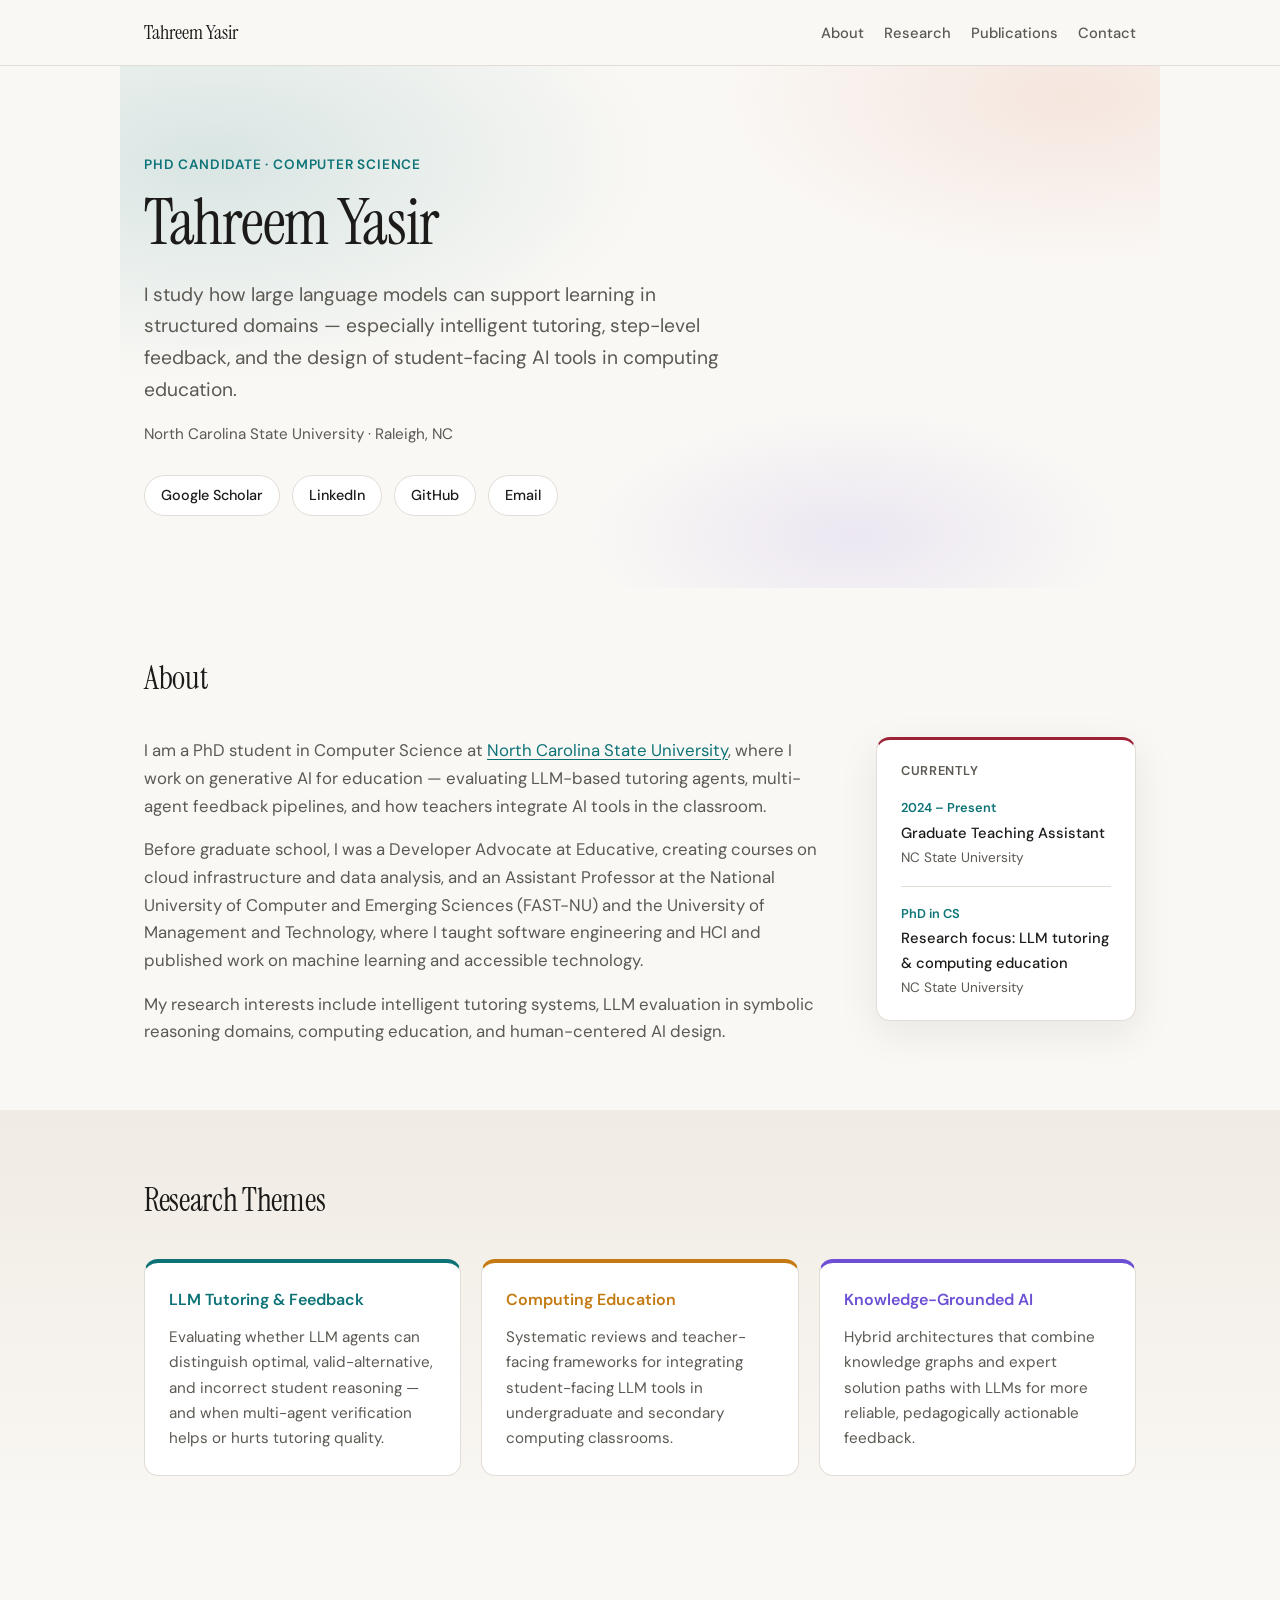
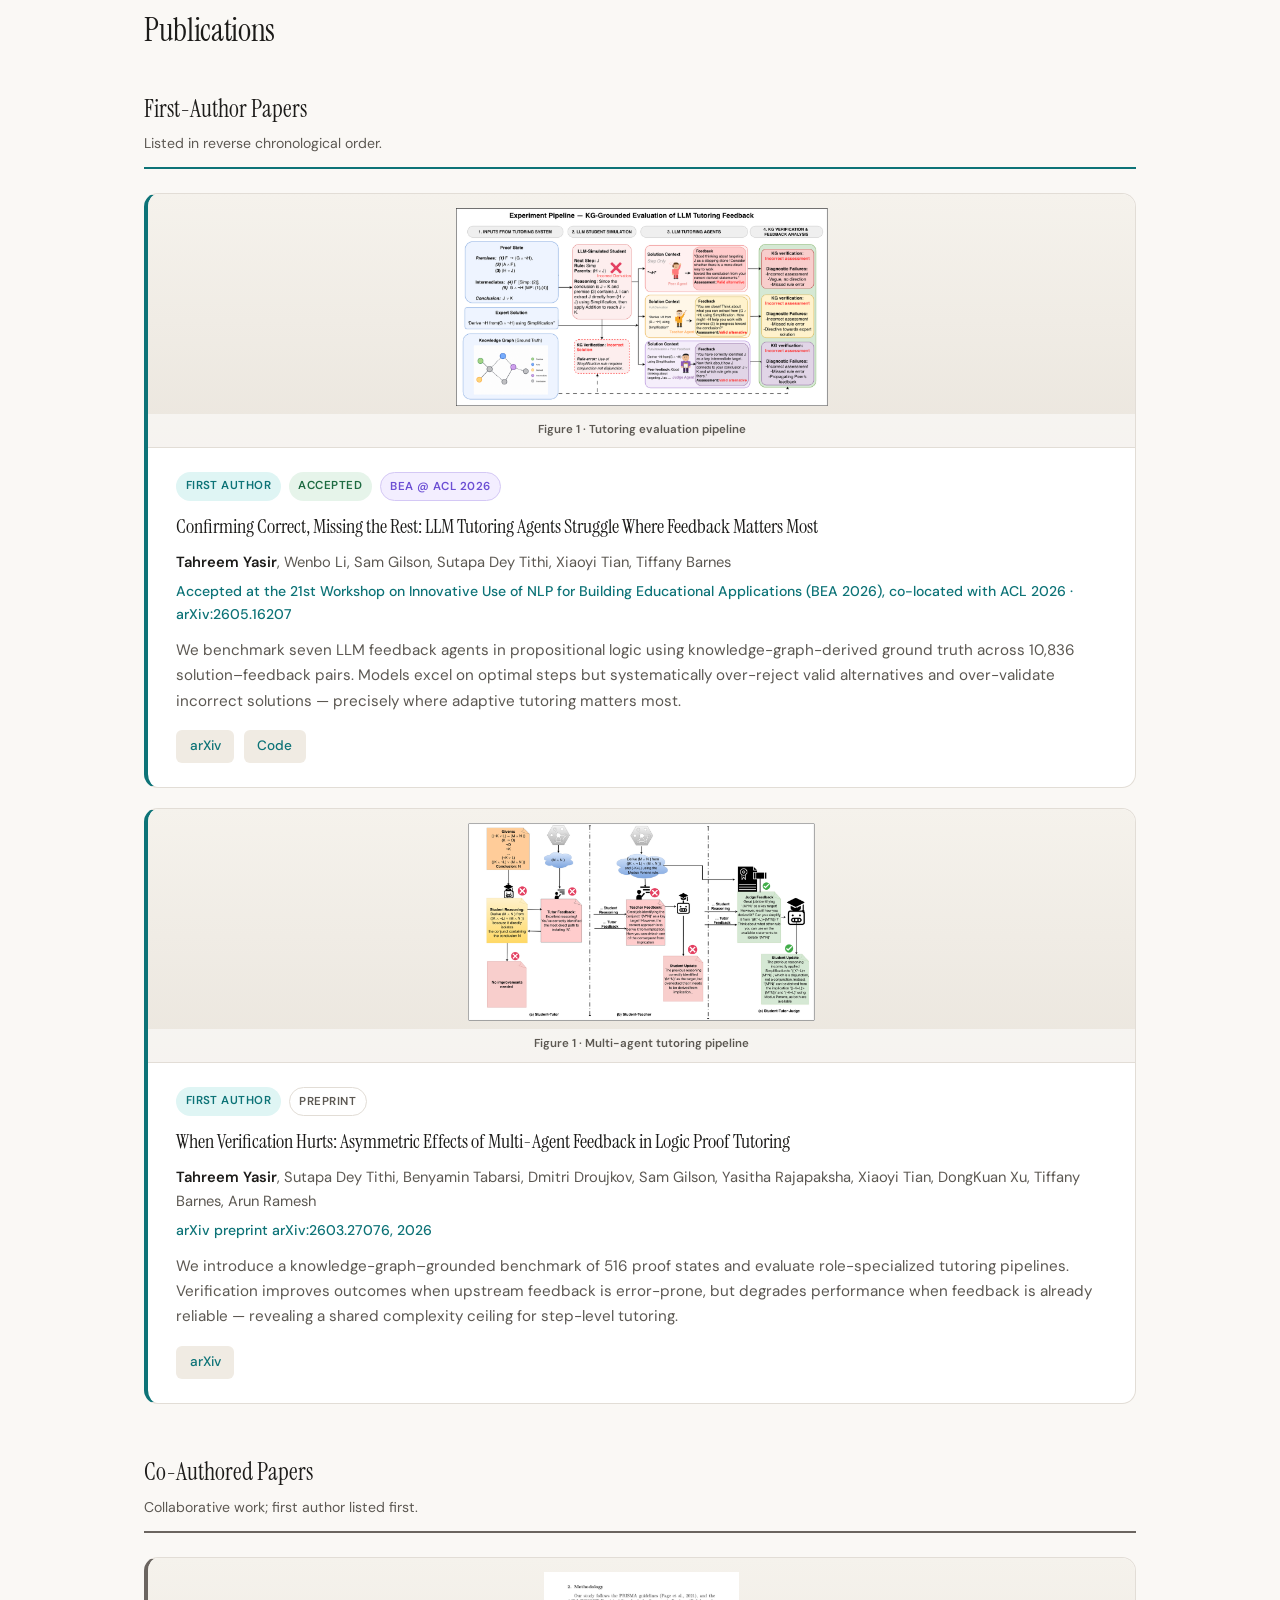
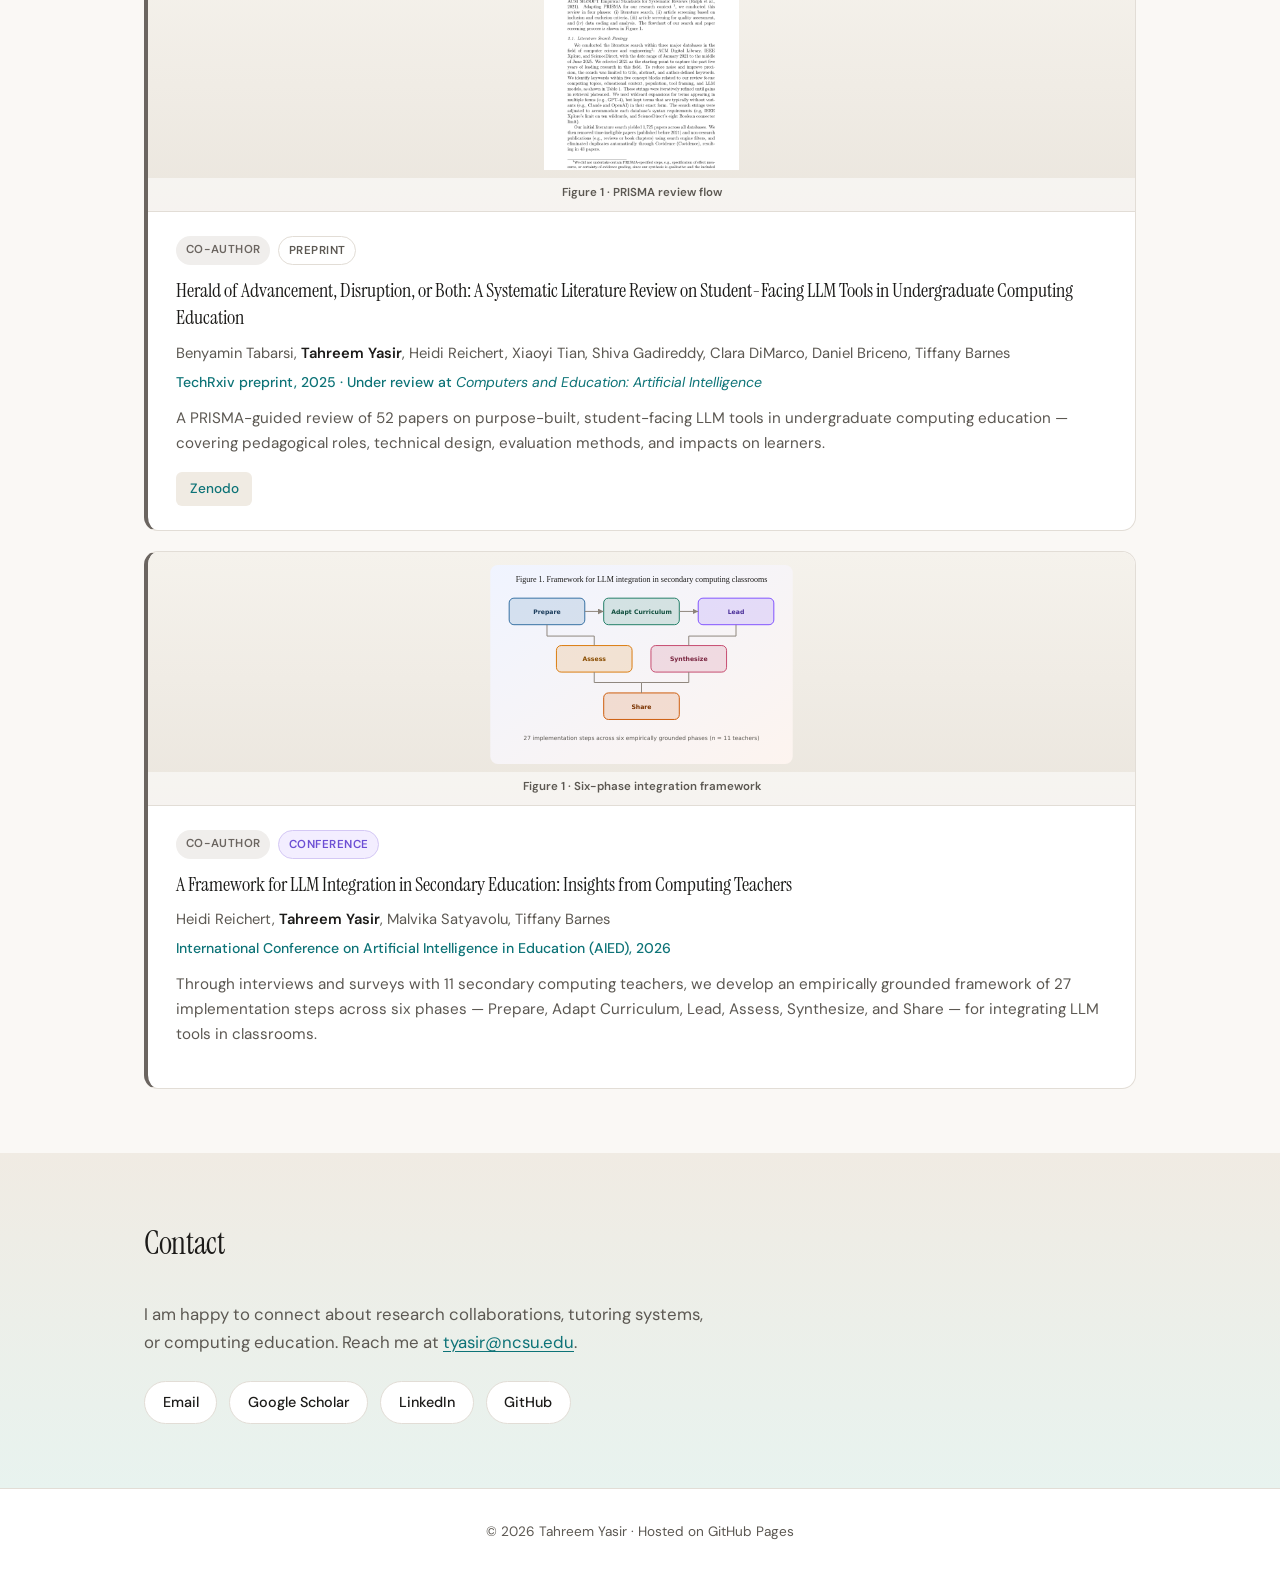
==== commit 3b77c87a: "Add colorful design and paper figures" ====
--- a/index.html
+++ b/index.html
@@ -17,7 +17,6 @@
       <ul class="nav-links">
         <li><a href="#about">About</a></li>
         <li><a href="#research">Research</a></li>
-        <li><a href="#highlights">Highlights</a></li>
         <li><a href="#publications">Publications</a></li>
         <li><a href="#contact">Contact</a></li>
       </ul>
@@ -116,33 +115,6 @@
       </div>
     </section>
 
-    <section id="highlights" class="section section-highlights">
-      <div class="container">
-        <h2 class="section-title">Research Highlights</h2>
-        <p class="section-lead">Key figures from recent first-author work on LLM tutoring and feedback.</p>
-        <div class="highlights-grid">
-          <a class="highlight-card highlight-teal" href="https://arxiv.org/abs/2605.16207" target="_blank" rel="noopener">
-            <div class="highlight-figure">
-              <img src="assets/images/papers/bea-pipeline.png" alt="Figure 1: LLM tutoring evaluation pipeline across solution types">
-            </div>
-            <div class="highlight-content">
-              <h3>Confirming Correct, Missing the Rest</h3>
-              <p>Models excel on optimal steps but struggle on valid alternatives and incorrect solutions.</p>
-            </div>
-          </a>
-          <a class="highlight-card highlight-violet" href="https://arxiv.org/abs/2603.27076" target="_blank" rel="noopener">
-            <div class="highlight-figure">
-              <img src="assets/images/papers/verification-hurts.png" alt="Figure 1: Multi-agent tutoring with knowledge-graph-grounded hints">
-            </div>
-            <div class="highlight-content">
-              <h3>When Verification Hurts</h3>
-              <p>Multi-agent verification helps when feedback is error-prone — and hurts when it is already reliable.</p>
-            </div>
-          </a>
-        </div>
-      </div>
-    </section>
-
     <section id="publications" class="section">
       <div class="container">
         <h2 class="section-title">Publications</h2>
@@ -161,7 +133,8 @@
             <div class="paper-body">
               <div class="paper-badges">
                 <span class="badge badge-first">First Author</span>
-                <span class="badge badge-type">Preprint</span>
+                <span class="badge badge-accepted">Accepted</span>
+                <span class="badge badge-type badge-conference">BEA @ ACL 2026</span>
               </div>
               <h4 class="paper-title">
                 Confirming Correct, Missing the Rest: LLM Tutoring Agents Struggle Where Feedback Matters Most
@@ -169,7 +142,10 @@
               <p class="paper-authors">
                 <strong>Tahreem Yasir</strong>, Wenbo Li, Sam Gilson, Sutapa Dey Tithi, Xiaoyi Tian, Tiffany Barnes
               </p>
-              <p class="paper-venue">arXiv preprint arXiv:2605.16207, 2026</p>
+              <p class="paper-venue">
+                Accepted at the 21st Workshop on Innovative Use of NLP for Building Educational Applications (BEA 2026),
+                co-located with ACL 2026 · arXiv:2605.16207
+              </p>
               <p class="paper-abstract">
                 We benchmark seven LLM feedback agents in propositional logic using knowledge-graph-derived
                 ground truth across 10,836 solution–feedback pairs. Models excel on optimal steps but
--- a/assets/css/style.css
+++ b/assets/css/style.css
@@ -347,75 +347,6 @@
   color: var(--accent-violet);
 }
 
-/* Research highlights */
-
-.section-highlights {
-  background: linear-gradient(135deg, #e8f6f4 0%, #fdf0ea 50%, #f3eeff 100%);
-}
-
-.highlights-grid {
-  display: grid;
-  grid-template-columns: repeat(2, 1fr);
-  gap: 1.5rem;
-}
-
-.highlight-card {
-  display: flex;
-  flex-direction: column;
-  background: var(--surface);
-  border: 1px solid var(--border);
-  border-radius: var(--radius);
-  overflow: hidden;
-  text-decoration: none;
-  color: inherit;
-  box-shadow: var(--shadow);
-  transition: transform 0.2s, box-shadow 0.2s;
-}
-
-.highlight-card:hover {
-  transform: translateY(-4px);
-  box-shadow: var(--shadow-hover);
-}
-
-.highlight-teal {
-  border-bottom: 4px solid var(--accent);
-}
-
-.highlight-violet {
-  border-bottom: 4px solid var(--accent-violet);
-}
-
-.highlight-figure {
-  background: #f8f6f2;
-  padding: 1rem;
-  border-bottom: 1px solid var(--border);
-}
-
-.highlight-figure img {
-  display: block;
-  width: 100%;
-  height: auto;
-  border-radius: 8px;
-}
-
-.highlight-content {
-  padding: 1.25rem 1.5rem 1.5rem;
-}
-
-.highlight-content h3 {
-  font-family: var(--font-serif);
-  font-size: 1.15rem;
-  font-weight: 400;
-  margin: 0 0 0.5rem;
-  line-height: 1.3;
-}
-
-.highlight-content p {
-  margin: 0;
-  font-size: 0.92rem;
-  color: var(--text-muted);
-}
-
 /* Publications */
 
 .pub-group {
@@ -479,9 +410,8 @@
 }
 
 .paper-with-figure {
-  display: grid;
-  grid-template-columns: minmax(200px, 280px) 1fr;
-  gap: 1.5rem;
+  display: flex;
+  flex-direction: column;
   padding: 0;
   overflow: hidden;
 }
@@ -489,33 +419,38 @@
 .paper-figure {
   display: flex;
   flex-direction: column;
+  align-items: center;
+  width: 100%;
+  max-width: 100%;
   background: linear-gradient(180deg, #f5f2ec 0%, #ebe6de 100%);
   text-decoration: none;
   color: inherit;
-  border-right: 1px solid var(--border);
+  border-bottom: 1px solid var(--border);
 }
 
 .paper-figure-static {
-  border-right: 1px solid var(--border);
+  border-bottom: 1px solid var(--border);
 }
 
 .paper-figure img {
   display: block;
   width: 100%;
-  height: 100%;
-  min-height: 180px;
+  max-width: 100%;
+  max-height: 220px;
+  height: auto;
   object-fit: contain;
-  padding: 1rem;
+  padding: 0.85rem 1rem 0.5rem;
 }
 
 .paper-figure-caption {
-  margin-top: auto;
-  padding: 0.65rem 1rem;
-  font-size: 0.75rem;
+  width: 100%;
+  padding: 0.45rem 1rem 0.65rem;
+  font-size: 0.72rem;
+  line-height: 1.35;
   font-weight: 600;
-  color: var(--text-muted);
-  background: rgba(255, 255, 255, 0.7);
-  border-top: 1px solid var(--border);
+  text-align: center;
+  color: var(--text-muted);
+  background: rgba(255, 255, 255, 0.55);
 }
 
 .paper-body {
@@ -563,6 +498,11 @@
   background: #f3eeff;
   border-color: #d4c8f5;
   color: var(--accent-violet);
+}
+
+.badge-accepted {
+  background: #e6f4ea;
+  color: #1e6b42;
 }
 
 .paper-title {
@@ -677,27 +617,12 @@
 
 /* Responsive */
 
-@media (max-width: 900px) {
-  .paper-with-figure {
-    grid-template-columns: 1fr;
+@media (max-width: 768px) {
+  .paper-figure img {
+    max-height: 180px;
+    padding: 0.65rem 0.75rem 0.4rem;
   }
 
-  .paper-figure {
-    border-right: none;
-    border-bottom: 1px solid var(--border);
-  }
-
-  .paper-figure img {
-    min-height: 160px;
-    max-height: 280px;
-  }
-
-  .highlights-grid {
-    grid-template-columns: 1fr;
-  }
-}
-
-@media (max-width: 768px) {
   .nav-links {
     gap: 1rem;
   }
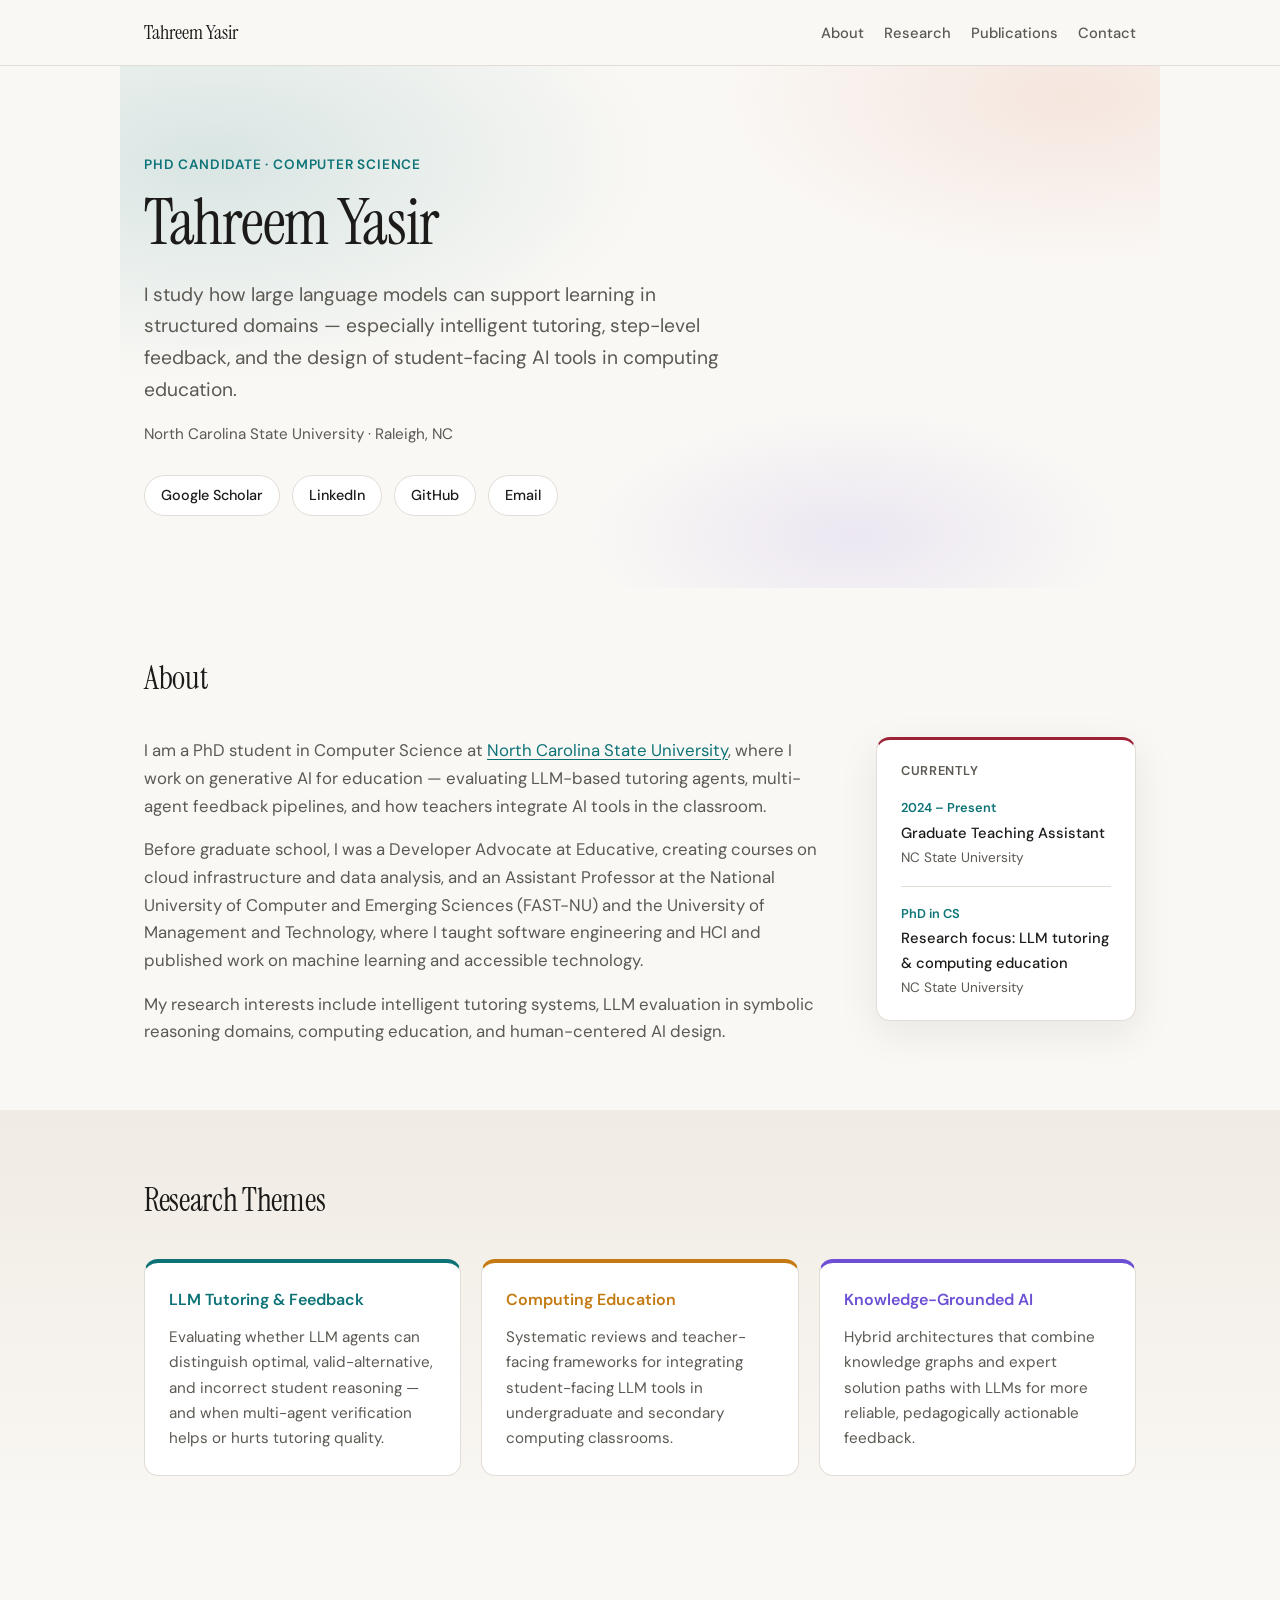
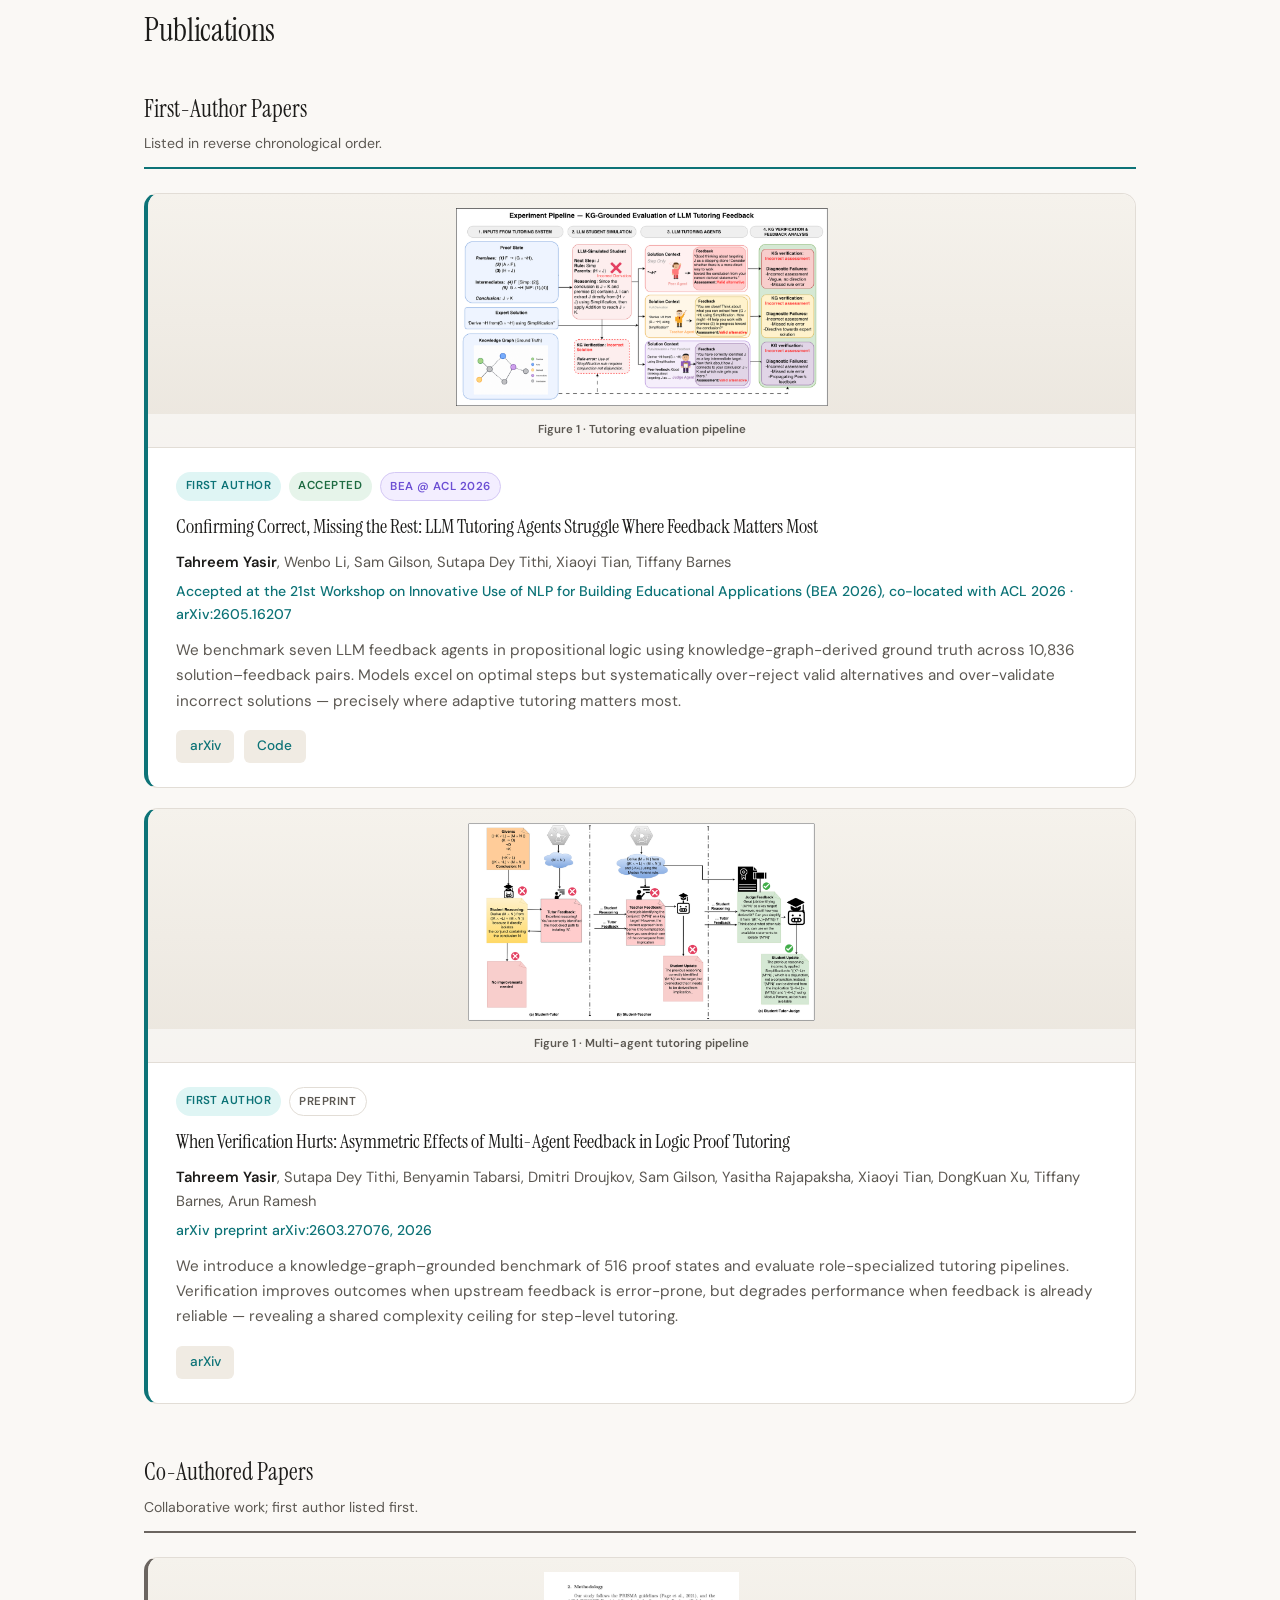
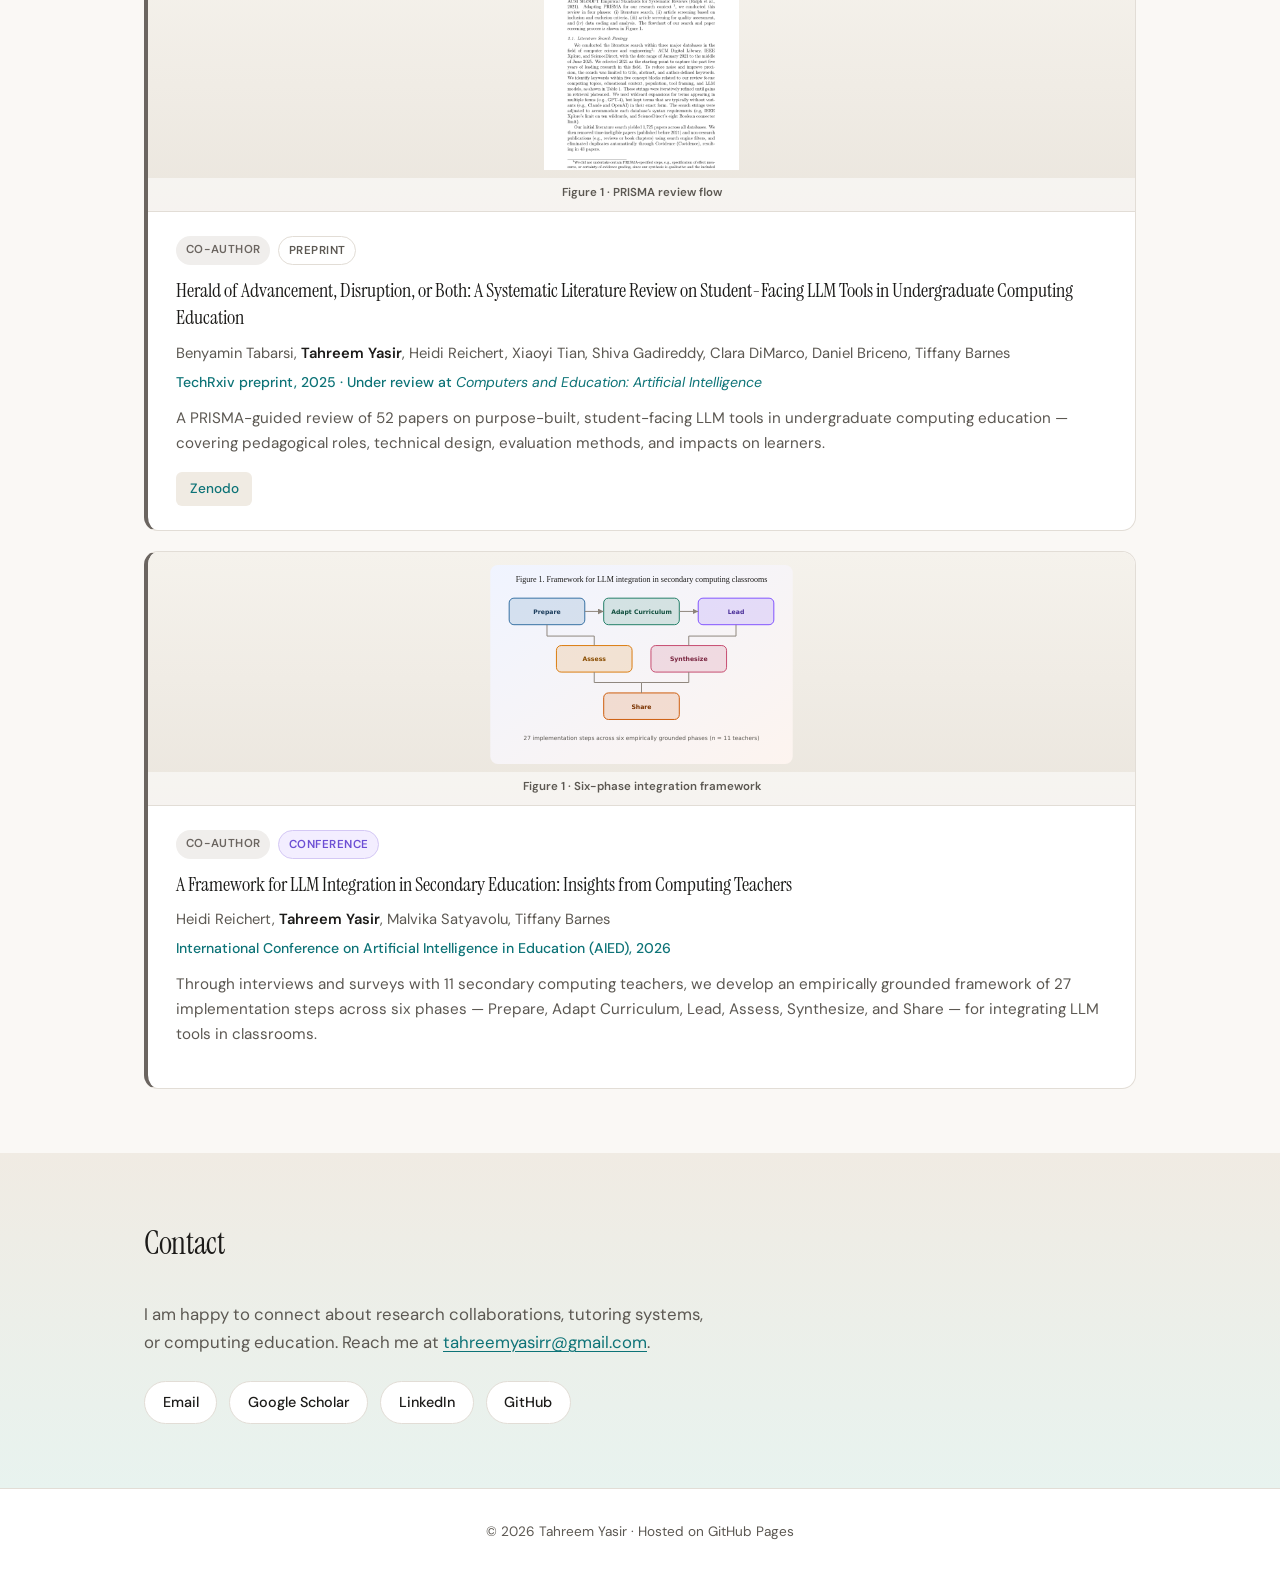
==== commit 3a682adf: "changed email" ====
--- a/index.html
+++ b/index.html
@@ -258,10 +258,10 @@
         <h2 class="section-title">Contact</h2>
         <p>
           I am happy to connect about research collaborations, tutoring systems, or computing education.
-          Reach me at <a href="mailto:tyasir@ncsu.edu">tyasir@ncsu.edu</a>.
+          Reach me at <a href="mailto:tahreemyasirr@gmail.com">tahreemyasirr@gmail.com</a>.
         </p>
         <div class="contact-links">
-          <a href="mailto:tyasir@ncsu.edu">Email</a>
+          <a href="mailto:tahreemyasirr@gmail.com">Email</a>
           <a href="https://scholar.google.com/citations?user=LEn3nlgAAAAJ" target="_blank" rel="noopener">Google Scholar</a>
           <a href="https://www.linkedin.com/in/tahreem-yasir-526a3111/" target="_blank" rel="noopener">LinkedIn</a>
           <a href="https://github.com/tahreemm" target="_blank" rel="noopener">GitHub</a>
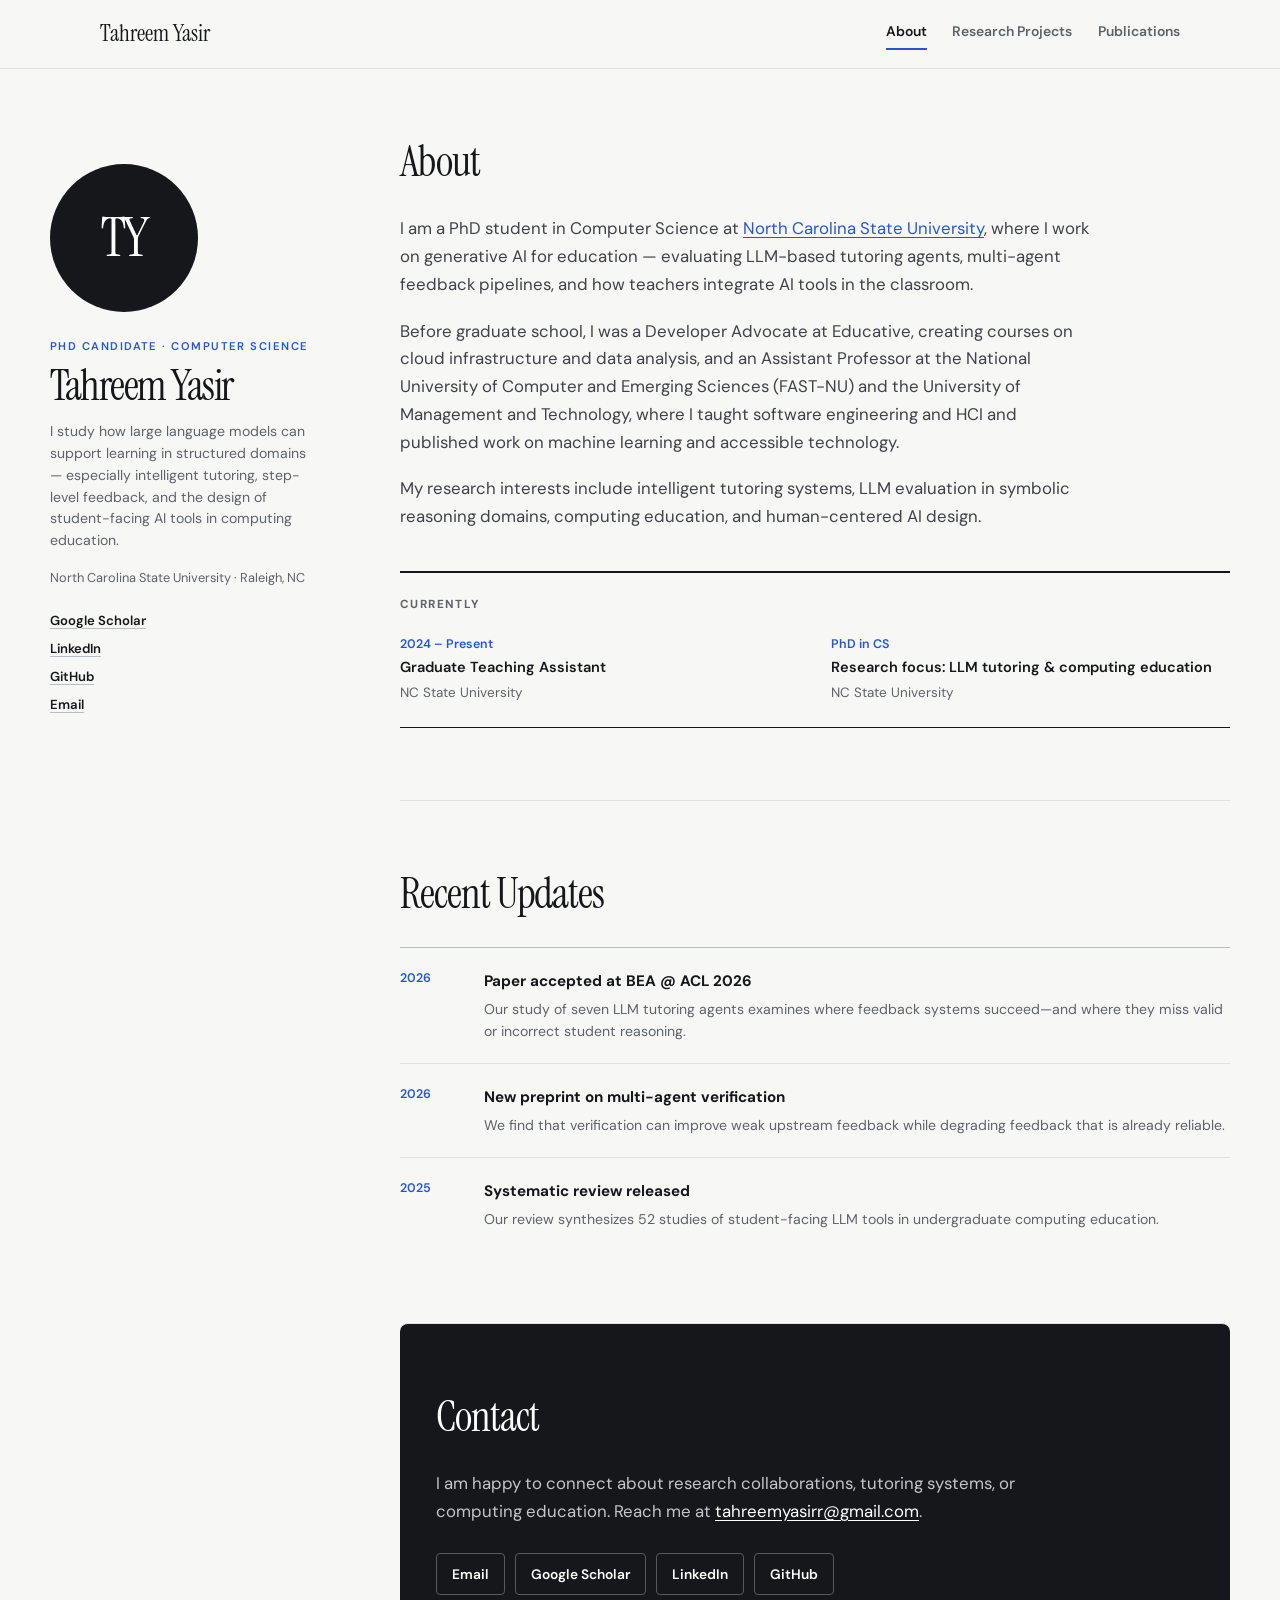
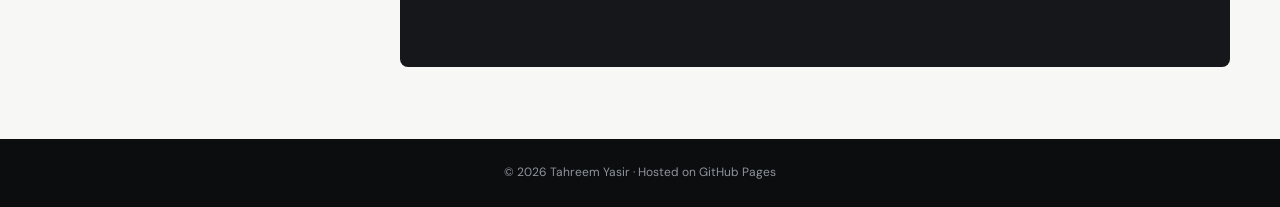
==== commit d53ed21a: "Design changes" ====
--- a/index.html
+++ b/index.html
@@ -10,15 +10,14 @@
   <link href="https://fonts.googleapis.com/css2?family=DM+Sans:ital,opsz,wght@0,9..40,400;0,9..40,500;0,9..40,600;1,9..40,400&family=Instrument+Serif:ital@0;1&display=swap" rel="stylesheet">
   <link rel="stylesheet" href="assets/css/style.css">
 </head>
-<body>
+<body class="page-home">
   <header class="site-header">
     <nav class="nav">
-      <a class="nav-logo" href="#">Tahreem Yasir</a>
+      <a class="nav-logo" href="index.html">Tahreem Yasir</a>
       <ul class="nav-links">
-        <li><a href="#about">About</a></li>
-        <li><a href="#research">Research</a></li>
-        <li><a href="#publications">Publications</a></li>
-        <li><a href="#contact">Contact</a></li>
+        <li><a href="index.html" aria-current="page">About</a></li>
+        <li><a href="research.html">Research Projects</a></li>
+        <li><a href="publications.html">Publications</a></li>
       </ul>
     </nav>
   </header>
@@ -27,6 +26,7 @@
     <section class="hero">
       <div class="hero-bg" aria-hidden="true"></div>
       <div class="hero-content">
+        <div class="profile-monogram" aria-hidden="true">TY</div>
         <p class="hero-eyebrow">PhD Candidate · Computer Science</p>
         <h1>Tahreem Yasir</h1>
         <p class="hero-lead">
@@ -39,7 +39,7 @@
           <a href="https://scholar.google.com/citations?user=LEn3nlgAAAAJ" target="_blank" rel="noopener">Google Scholar</a>
           <a href="https://www.linkedin.com/in/tahreem-yasir-526a3111/" target="_blank" rel="noopener">LinkedIn</a>
           <a href="https://github.com/tahreemm" target="_blank" rel="noopener">GitHub</a>
-          <a href="mailto:tyasir@ncsu.edu">Email</a>
+          <a href="mailto:tahreemyasirr@gmail.com">Email</a>
         </div>
       </div>
     </section>
@@ -86,6 +86,35 @@
       </div>
     </section>
 
+    <section id="updates" class="section section-updates">
+      <div class="container">
+        <h2 class="section-title">Recent Updates</h2>
+        <ol class="updates-list">
+          <li>
+            <time datetime="2026">2026</time>
+            <div>
+              <strong>Paper accepted at BEA @ ACL 2026</strong>
+              <p>Our study of seven LLM tutoring agents examines where feedback systems succeed—and where they miss valid or incorrect student reasoning.</p>
+            </div>
+          </li>
+          <li>
+            <time datetime="2026">2026</time>
+            <div>
+              <strong>New preprint on multi-agent verification</strong>
+              <p>We find that verification can improve weak upstream feedback while degrading feedback that is already reliable.</p>
+            </div>
+          </li>
+          <li>
+            <time datetime="2025">2025</time>
+            <div>
+              <strong>Systematic review released</strong>
+              <p>Our review synthesizes 52 studies of student-facing LLM tools in undergraduate computing education.</p>
+            </div>
+          </li>
+        </ol>
+      </div>
+    </section>
+
     <section id="research" class="section section-alt">
       <div class="container">
         <h2 class="section-title">Research Themes</h2>
--- a/assets/css/style.css
+++ b/assets/css/style.css
@@ -1,653 +1,522 @@
 :root {
-  --bg: #faf8f5;
-  --bg-alt: #f0ebe3;
-  --surface: #ffffff;
-  --text: #1c1b19;
-  --text-muted: #5c5852;
-  --accent: #0d7377;
-  --accent-light: #dff5f4;
-  --accent-warm: #d4623a;
-  --accent-violet: #6c4fd4;
-  --accent-amber: #c47a12;
-  --accent-maroon: #9b2335;
-  --border: #e2ddd6;
-  --first-author: #0d7377;
-  --coauthor: #6b6560;
-  --shadow: 0 12px 40px rgba(28, 27, 25, 0.08);
-  --shadow-hover: 0 18px 48px rgba(13, 115, 119, 0.12);
-  --radius: 14px;
-  --font-serif: "Instrument Serif", Georgia, serif;
-  --font-sans: "DM Sans", system-ui, sans-serif;
-  --max-width: 1040px;
-}
-
-*,
-*::before,
-*::after {
-  box-sizing: border-box;
-}
-
-html {
-  scroll-behavior: smooth;
-}
-
+  --bg: #f7f7f5;
+  --surface: #fff;
+  --text: #15171a;
+  --muted: #5e6269;
+  --accent: #2457d6;
+  --accent-dark: #183e9f;
+  --accent-soft: #eef2ff;
+  --border: #dfe1e5;
+  --border-strong: #b9bdc5;
+  --shadow: 0 14px 34px rgba(21, 23, 26, .07);
+  --serif: "Instrument Serif", Georgia, serif;
+  --sans: "DM Sans", system-ui, sans-serif;
+  --max: 1080px;
+}
+
+*, *::before, *::after { box-sizing: border-box; }
+html { scroll-behavior: smooth; }
 body {
   margin: 0;
-  font-family: var(--font-sans);
-  font-size: 1.05rem;
-  line-height: 1.65;
   color: var(--text);
   background: var(--bg);
+  font: 1rem/1.65 var(--sans);
   -webkit-font-smoothing: antialiased;
 }
-
-a {
-  color: var(--accent);
-  text-decoration-thickness: 1px;
-  text-underline-offset: 3px;
-}
-
-a:hover {
-  color: var(--accent-warm);
-}
-
-.container {
-  max-width: var(--max-width);
-  margin: 0 auto;
-  padding: 0 1.5rem;
-}
-
-/* Header */
+a { color: var(--accent); text-underline-offset: 3px; }
+a:hover { color: var(--accent-dark); }
+a:focus-visible { outline: 3px solid rgba(36, 87, 214, .35); outline-offset: 4px; }
+.container, .nav { width: min(100% - 3rem, var(--max)); margin-inline: auto; }
 
 .site-header {
   position: sticky;
   top: 0;
   z-index: 100;
-  background: rgba(250, 248, 245, 0.9);
-  backdrop-filter: blur(12px);
+  background: rgba(247, 247, 245, .94);
   border-bottom: 1px solid var(--border);
-}
-
+  backdrop-filter: blur(14px);
+}
 .nav {
-  max-width: var(--max-width);
-  margin: 0 auto;
-  padding: 1rem 1.5rem;
+  min-height: 68px;
   display: flex;
   align-items: center;
   justify-content: space-between;
-  gap: 1rem;
-}
-
+  gap: 2rem;
+}
 .nav-logo {
-  font-family: var(--font-serif);
-  font-size: 1.25rem;
   color: var(--text);
+  font: 1.45rem/1 var(--serif);
   text-decoration: none;
-}
-
-.nav-links {
-  display: flex;
-  flex-wrap: wrap;
-  gap: 1.25rem;
-  list-style: none;
-  margin: 0;
-  padding: 0;
-}
-
-.nav-links a {
-  color: var(--text-muted);
-  text-decoration: none;
-  font-size: 0.92rem;
-  font-weight: 500;
-}
-
-.nav-links a:hover {
-  color: var(--accent);
-}
-
-/* Hero */
+  white-space: nowrap;
+}
+.nav-links { display: flex; gap: 1.6rem; margin: 0; padding: 0; list-style: none; }
+.nav-links a { color: var(--muted); font-size: .87rem; font-weight: 600; text-decoration: none; }
+.nav-links a:hover { color: var(--text); }
+.nav-links a[aria-current="page"] { color: var(--text); }
+.nav-links a[aria-current="page"]::after {
+  content: "";
+  display: block;
+  height: 2px;
+  margin-top: .25rem;
+  background: var(--accent);
+}
 
 .hero {
   position: relative;
-  padding: 5.5rem 1.5rem 4.5rem;
-  max-width: var(--max-width);
-  margin: 0 auto;
+  max-width: var(--max);
+  margin-inline: auto;
+  padding: 7rem 0 6.5rem;
   overflow: hidden;
 }
-
-.hero-bg {
+.hero::after {
+  content: "";
   position: absolute;
-  inset: -2rem -1rem auto;
-  height: 120%;
-  background:
-    radial-gradient(ellipse 70% 60% at 10% 20%, rgba(13, 115, 119, 0.14), transparent 60%),
-    radial-gradient(ellipse 60% 50% at 90% 10%, rgba(212, 98, 58, 0.12), transparent 55%),
-    radial-gradient(ellipse 50% 40% at 70% 80%, rgba(108, 79, 212, 0.1), transparent 50%);
-  pointer-events: none;
-  z-index: 0;
-}
-
-.hero-content {
-  position: relative;
-  z-index: 1;
-}
-
+  right: 0;
+  bottom: 4.75rem;
+  width: 32%;
+  height: 1px;
+  background: var(--border-strong);
+}
+.hero-bg { display: none; }
+.hero-content { max-width: 760px; }
 .hero-eyebrow {
-  font-size: 0.85rem;
+  margin: 0 0 1.4rem;
+  color: var(--accent);
+  font-size: .78rem;
   font-weight: 600;
-  letter-spacing: 0.06em;
+  letter-spacing: .13em;
   text-transform: uppercase;
-  color: var(--accent);
-  margin: 0 0 0.75rem;
-}
-
+}
 .hero h1 {
-  font-family: var(--font-serif);
-  font-size: clamp(2.75rem, 6vw, 4rem);
-  font-weight: 400;
-  line-height: 1.1;
-  margin: 0 0 1.25rem;
-  letter-spacing: -0.02em;
-  background: linear-gradient(135deg, #1c1b19 30%, #0d7377 100%);
-  -webkit-background-clip: text;
-  -webkit-text-fill-color: transparent;
-  background-clip: text;
-}
-
+  margin: 0 0 1.35rem;
+  font: 400 clamp(4rem, 9vw, 7.25rem)/.9 var(--serif);
+  letter-spacing: -.045em;
+}
 .hero-lead {
-  font-size: 1.2rem;
-  color: var(--text-muted);
-  max-width: 38rem;
-  margin: 0 0 1rem;
-}
-
-.hero-affiliation {
-  font-size: 0.95rem;
-  color: var(--text-muted);
-  margin: 0 0 1.75rem;
-}
-
-.hero-links {
-  display: flex;
-  flex-wrap: wrap;
-  gap: 0.75rem;
-}
-
-.hero-links a {
-  display: inline-block;
-  padding: 0.5rem 1rem;
-  background: var(--surface);
-  border: 1px solid var(--border);
-  border-radius: 999px;
+  max-width: 680px;
+  margin: 0 0 1.15rem;
+  color: #35383e;
+  font-size: clamp(1.12rem, 2vw, 1.35rem);
+  line-height: 1.55;
+}
+.hero-affiliation { margin: 0 0 2rem; color: var(--muted); font-size: .9rem; }
+.hero-links, .contact-links, .paper-links { display: flex; flex-wrap: wrap; gap: .6rem; }
+.hero-links a, .contact-links a {
+  padding: .55rem .95rem;
   color: var(--text);
+  border: 1px solid var(--border-strong);
+  border-radius: 4px;
+  font-size: .86rem;
+  font-weight: 600;
   text-decoration: none;
-  font-size: 0.9rem;
-  font-weight: 500;
-  transition: border-color 0.15s, background 0.15s, transform 0.15s;
-}
-
-.hero-links a:hover {
+}
+.hero-links a:first-child { color: #fff; background: var(--accent); border-color: var(--accent); }
+.hero-links a:hover, .contact-links a:hover {
+  color: var(--accent-dark);
+  background: var(--accent-soft);
   border-color: var(--accent);
-  background: var(--accent-light);
-  color: var(--accent);
-  transform: translateY(-1px);
-}
-
-/* Sections */
-
-.section {
-  padding: 4rem 0;
-}
-
-.section-alt {
-  background: linear-gradient(180deg, var(--bg-alt) 0%, var(--bg) 100%);
-}
-
+}
+.hero-links a:first-child:hover { color: #fff; background: var(--accent-dark); }
+
+.section { padding: 5.5rem 0; border-top: 1px solid var(--border); scroll-margin-top: 68px; }
+.section-alt { background: var(--surface); }
 .section-title {
-  font-family: var(--font-serif);
-  font-size: 2rem;
-  font-weight: 400;
-  margin: 0 0 2rem;
-  letter-spacing: -0.01em;
-}
-
-.section-lead {
-  margin: -1.25rem 0 2rem;
-  color: var(--text-muted);
-  max-width: 36rem;
-}
-
-/* About */
-
+  margin: 0 0 2.6rem;
+  font: 400 clamp(2.25rem, 5vw, 3.4rem)/1 var(--serif);
+  letter-spacing: -.025em;
+}
 .about-grid {
   display: grid;
-  grid-template-columns: 1fr 260px;
-  gap: 3rem;
+  grid-template-columns: minmax(0, 1fr) 290px;
+  gap: 5rem;
   align-items: start;
 }
-
-.about-text p {
-  margin: 0 0 1rem;
-  color: var(--text-muted);
-}
-
-.about-text p:last-child {
-  margin-bottom: 0;
-}
-
-.about-aside {
-  background: var(--surface);
-  border: 1px solid var(--border);
-  border-radius: var(--radius);
-  padding: 1.25rem 1.5rem;
-  box-shadow: var(--shadow);
-  border-top: 3px solid var(--accent-maroon);
-}
-
+.about-text { max-width: 690px; }
+.about-text p { margin: 0 0 1.2rem; color: #3f4248; font-size: 1.05rem; }
+.about-text p:last-child { margin-bottom: 0; }
+.about-aside { padding: 1.4rem 0; border-block: 2px solid var(--text); border-bottom-width: 1px; }
 .about-aside h3 {
-  font-size: 0.8rem;
-  font-weight: 600;
+  margin: 0 0 1.2rem;
+  color: var(--muted);
+  font-size: .73rem;
+  letter-spacing: .12em;
   text-transform: uppercase;
-  letter-spacing: 0.05em;
-  color: var(--text-muted);
-  margin: 0 0 1rem;
-}
-
-.timeline {
-  list-style: none;
-  margin: 0;
-  padding: 0;
-}
-
+}
+.timeline { margin: 0; padding: 0; list-style: none; }
 .timeline li {
   display: flex;
   flex-direction: column;
-  gap: 0.15rem;
+  gap: .12rem;
+  margin-bottom: 1rem;
   padding-bottom: 1rem;
+  border-bottom: 1px solid var(--border);
+}
+.timeline li:last-child { margin: 0; padding: 0; border: 0; }
+.timeline-date { color: var(--accent); font-size: .78rem; font-weight: 600; }
+.timeline-role { font-size: .91rem; font-weight: 600; }
+.timeline-org { color: var(--muted); font-size: .84rem; }
+
+.theme-grid { display: grid; grid-template-columns: repeat(3, 1fr); border-top: 1px solid var(--border-strong); }
+.theme-card {
+  min-height: 230px;
+  padding: 1.65rem 2rem 1.8rem 0;
+  border-right: 1px solid var(--border);
+}
+.theme-card + .theme-card { padding-left: 2rem; }
+.theme-card:last-child { padding-right: 0; border-right: 0; }
+.theme-card::before {
+  display: block;
+  margin-bottom: 2.5rem;
+  color: var(--accent);
+  font: 1.1rem var(--serif);
+}
+.theme-card:nth-child(1)::before { content: "01"; }
+.theme-card:nth-child(2)::before { content: "02"; }
+.theme-card:nth-child(3)::before { content: "03"; }
+.theme-card h3 { margin: 0 0 .65rem; font-size: 1rem; }
+.theme-card p { margin: 0; color: var(--muted); font-size: .91rem; line-height: 1.6; }
+
+.pub-group { margin-bottom: 4rem; }
+.pub-group:last-child { margin-bottom: 0; }
+.pub-group-header {
+  display: flex;
+  align-items: baseline;
+  justify-content: space-between;
+  gap: 1rem;
+  margin-bottom: 1.25rem;
+  padding-bottom: .8rem;
+  border-bottom: 1px solid var(--border-strong);
+}
+.pub-group-header h3 { margin: 0; font: 400 1.65rem var(--serif); }
+.pub-group-note { margin: 0; color: var(--muted); font-size: .78rem; }
+.paper {
+  display: grid;
+  grid-template-columns: 260px minmax(0, 1fr);
   margin-bottom: 1rem;
-  border-bottom: 1px solid var(--border);
-}
-
-.timeline li:last-child {
-  padding-bottom: 0;
-  margin-bottom: 0;
-  border-bottom: none;
-}
-
-.timeline-date {
-  font-size: 0.8rem;
-  color: var(--accent);
-  font-weight: 600;
-}
-
-.timeline-role {
-  font-size: 0.92rem;
-  font-weight: 500;
-}
-
-.timeline-org {
-  font-size: 0.85rem;
-  color: var(--text-muted);
-}
-
-/* Research themes */
-
-.theme-grid {
-  display: grid;
-  grid-template-columns: repeat(3, 1fr);
-  gap: 1.25rem;
-}
-
-.theme-card {
   background: var(--surface);
   border: 1px solid var(--border);
-  border-radius: var(--radius);
-  padding: 1.5rem;
-  transition: transform 0.2s, box-shadow 0.2s;
-}
-
-.theme-card:hover {
-  transform: translateY(-3px);
-  box-shadow: var(--shadow-hover);
-}
-
-.theme-card h3 {
-  font-size: 1rem;
-  font-weight: 600;
-  margin: 0 0 0.75rem;
-}
-
-.theme-card p {
-  margin: 0;
-  font-size: 0.95rem;
-  color: var(--text-muted);
-}
-
-.theme-card-teal {
-  border-top: 4px solid var(--accent);
-}
-
-.theme-card-teal h3 {
-  color: var(--accent);
-}
-
-.theme-card-amber {
-  border-top: 4px solid var(--accent-amber);
-}
-
-.theme-card-amber h3 {
-  color: var(--accent-amber);
-}
-
-.theme-card-violet {
-  border-top: 4px solid var(--accent-violet);
-}
-
-.theme-card-violet h3 {
-  color: var(--accent-violet);
-}
-
-/* Publications */
-
-.pub-group {
-  margin-bottom: 3rem;
-}
-
-.pub-group:last-child {
-  margin-bottom: 0;
-}
-
-.pub-group-header {
-  margin-bottom: 1.5rem;
-  padding-bottom: 0.75rem;
-  border-bottom: 2px solid var(--border);
-}
-
-.pub-group-header-first {
-  border-bottom-color: var(--accent);
-}
-
-.pub-group-header-coauthor {
-  border-bottom-color: var(--coauthor);
-}
-
-.pub-group-header h3 {
-  font-family: var(--font-serif);
-  font-size: 1.5rem;
-  font-weight: 400;
-  margin: 0 0 0.25rem;
-}
-
-.pub-group-note {
-  margin: 0;
-  font-size: 0.88rem;
-  color: var(--text-muted);
-}
-
-.paper {
-  background: var(--surface);
-  border: 1px solid var(--border);
-  border-radius: var(--radius);
-  padding: 1.5rem 1.75rem;
-  margin-bottom: 1.25rem;
-  transition: box-shadow 0.2s;
-}
-
-.paper:hover {
-  box-shadow: var(--shadow);
-}
-
-.paper:last-child {
-  margin-bottom: 0;
-}
-
-.paper-featured {
-  border-left: 4px solid var(--first-author);
-}
-
-.pub-group-coauthored .paper {
-  border-left: 4px solid var(--coauthor);
-}
-
-.paper-with-figure {
-  display: flex;
-  flex-direction: column;
-  padding: 0;
+  border-radius: 8px;
   overflow: hidden;
-}
-
+  transition: border-color 180ms, box-shadow 180ms;
+}
+.paper:hover { border-color: var(--border-strong); box-shadow: var(--shadow); }
+.paper:last-child { margin-bottom: 0; }
 .paper-figure {
   display: flex;
   flex-direction: column;
-  align-items: center;
+  justify-content: center;
+  color: inherit;
+  background: #f1f2f4;
+  border-right: 1px solid var(--border);
+  text-decoration: none;
+}
+.paper-figure img { display: block; width: 100%; height: 175px; padding: .8rem; object-fit: contain; }
+.paper-figure-caption {
+  padding: .55rem .8rem;
+  color: var(--muted);
+  background: rgba(255,255,255,.72);
+  border-top: 1px solid var(--border);
+  font-size: .67rem;
+  font-weight: 600;
+  line-height: 1.35;
+  text-align: center;
+}
+.paper-body { min-width: 0; padding: 1.45rem 1.6rem; }
+.paper-badges { display: flex; flex-wrap: wrap; gap: .4rem; margin-bottom: .7rem; }
+.badge {
+  padding: .18rem .48rem;
+  color: var(--muted);
+  background: #f1f2f4;
+  border-radius: 3px;
+  font-size: .65rem;
+  font-weight: 600;
+  letter-spacing: .06em;
+  text-transform: uppercase;
+}
+.badge-first, .badge-accepted, .badge-conference { color: var(--accent-dark); background: var(--accent-soft); }
+.paper-title { margin: 0 0 .55rem; font: 400 1.42rem/1.22 var(--serif); }
+.paper-authors, .paper-venue, .paper-abstract { color: var(--muted); }
+.paper-authors { margin: 0 0 .3rem; font-size: .82rem; line-height: 1.5; }
+.paper-authors strong { color: var(--text); }
+.paper-venue { margin: 0 0 .7rem; font-size: .78rem; font-weight: 600; }
+.paper-abstract { margin: 0 0 .85rem; font-size: .88rem; line-height: 1.55; }
+.paper-links a { font-size: .8rem; font-weight: 600; text-decoration: none; }
+.paper-links a::after { content: " ↗"; }
+
+.section-contact { background: var(--text); border-top: 0; }
+.section-contact .section-title, .contact-block p a { color: #fff; }
+.contact-block p { max-width: 610px; margin: 0 0 1.7rem; color: #c3c6cc; font-size: 1.05rem; }
+.contact-links a { color: #fff; border-color: #555a63; }
+.contact-links a:hover { color: #fff; background: #292c31; border-color: #8d929a; }
+.site-footer { padding: 1.5rem 0; background: #0c0d0f; }
+.site-footer p { margin: 0; color: #8f949d; font-size: .75rem; text-align: center; }
+
+@media (max-width: 820px) {
+  .hero { width: min(100% - 3rem, var(--max)); padding: 5.5rem 0; }
+  .hero::after { display: none; }
+  .about-grid { grid-template-columns: 1fr; gap: 2.75rem; }
+  .about-aside { max-width: 500px; }
+  .paper { grid-template-columns: 210px minmax(0, 1fr); }
+}
+@media (max-width: 640px) {
+  .container, .nav, .hero { width: min(100% - 2rem, var(--max)); }
+  .nav { min-height: 60px; overflow-x: auto; }
+  .nav-links { gap: 1rem; }
+  .nav-links a { font-size: .8rem; white-space: nowrap; }
+  .hero { padding: 4.25rem 0; }
+  .hero h1 { font-size: clamp(3.5rem, 18vw, 5rem); }
+  .section { padding: 4rem 0; scroll-margin-top: 60px; }
+  .theme-grid { grid-template-columns: 1fr; }
+  .theme-card, .theme-card + .theme-card {
+    min-height: auto;
+    padding: 1.4rem 0 1.6rem;
+    border-right: 0;
+    border-bottom: 1px solid var(--border);
+  }
+  .theme-card:last-child { border-bottom: 0; }
+  .theme-card::before { margin-bottom: 1.25rem; }
+  .pub-group-header { display: block; }
+  .pub-group-note { margin-top: .2rem; }
+  .paper { display: block; }
+  .paper-figure { border-right: 0; border-bottom: 1px solid var(--border); }
+  .paper-figure img { height: 190px; }
+  .paper-body { padding: 1.3rem; }
+}
+@media (prefers-reduced-motion: reduce) {
+  html { scroll-behavior: auto; }
+  *, *::before, *::after { transition-duration: .01ms !important; }
+}
+
+/* Profile-led academic layout */
+
+.page-home #research,
+.page-home #publications { display: none; }
+
+main {
+  width: min(100% - 3rem, 1180px);
+  margin-inline: auto;
+  display: grid;
+  grid-template-columns: 270px minmax(0, 1fr);
+  column-gap: 5rem;
+  align-items: start;
+}
+
+main > .hero {
+  position: sticky;
+  top: 92px;
+  grid-row: 1 / span 5;
+  width: auto;
+  margin: 0;
+  padding: 4.5rem 0;
+  overflow: visible;
+}
+
+main > .hero::after { display: none; }
+.profile-monogram {
+  width: 148px;
+  aspect-ratio: 1;
+  margin-bottom: 1.6rem;
+  display: grid;
+  place-items: center;
+  color: #fff;
+  background: var(--text);
+  border-radius: 50%;
+  font: 400 3.4rem/1 var(--serif);
+  letter-spacing: -.04em;
+}
+
+main > .hero .hero-eyebrow {
+  margin-bottom: .75rem;
+  font-size: .7rem;
+  line-height: 1.5;
+}
+
+main > .hero h1 {
+  margin-bottom: .9rem;
+  font-size: 2.65rem;
+  line-height: .95;
+  letter-spacing: -.035em;
+}
+
+main > .hero .hero-lead {
+  margin-bottom: 1rem;
+  color: var(--muted);
+  font-size: .88rem;
+  line-height: 1.55;
+}
+
+main > .hero .hero-affiliation {
+  margin-bottom: 1.4rem;
+  font-size: .8rem;
+  line-height: 1.5;
+}
+
+main > .hero .hero-links {
+  display: grid;
+  justify-items: start;
+  gap: .4rem;
+}
+
+main > .hero .hero-links a,
+main > .hero .hero-links a:first-child {
+  padding: 0;
+  color: var(--text);
+  background: transparent;
+  border: 0;
+  font-size: .82rem;
+  text-decoration: underline;
+  text-decoration-color: var(--border-strong);
+}
+
+main > .hero .hero-links a:hover,
+main > .hero .hero-links a:first-child:hover {
+  color: var(--accent);
+  background: transparent;
+}
+
+main > .section {
+  grid-column: 2;
   width: 100%;
-  max-width: 100%;
-  background: linear-gradient(180deg, #f5f2ec 0%, #ebe6de 100%);
-  text-decoration: none;
-  color: inherit;
+  padding: 4.5rem 0;
+  background: transparent;
+  border-top: 1px solid var(--border);
+}
+
+main > #about { border-top: 0; }
+main > .section .container { width: 100%; }
+main > .section .section-title {
+  margin-bottom: 2rem;
+  font-size: 2.65rem;
+}
+
+main .about-grid { grid-template-columns: minmax(0, 1fr); gap: 2.5rem; }
+main .about-aside { max-width: none; }
+main .timeline { display: grid; grid-template-columns: repeat(2, 1fr); gap: 2rem; }
+main .timeline li { margin: 0; padding: 0; border: 0; }
+
+.updates-list { margin: 0; padding: 0; list-style: none; }
+.updates-list li {
+  display: grid;
+  grid-template-columns: 64px minmax(0, 1fr);
+  gap: 1.25rem;
+  padding: 1.25rem 0;
+  border-top: 1px solid var(--border);
+}
+.updates-list li:first-child { border-top-color: var(--border-strong); }
+.updates-list time { color: var(--accent); font-size: .78rem; font-weight: 600; }
+.updates-list strong { font-size: .95rem; }
+.updates-list p { margin: .3rem 0 0; color: var(--muted); font-size: .88rem; line-height: 1.55; }
+
+.page-intro { padding-bottom: 3.5rem; }
+.page-kicker {
+  margin: 0 0 1rem;
+  color: var(--accent);
+  font-size: .72rem;
+  font-weight: 600;
+  letter-spacing: .13em;
+  text-transform: uppercase;
+}
+.page-intro .section-title { max-width: 720px; margin-bottom: 1.5rem; }
+.page-summary { max-width: 680px; margin: 0; color: var(--muted); font-size: 1.05rem; }
+.question-list { margin: 0; padding: 0; list-style: none; border-top: 1px solid var(--border-strong); }
+.question-list li {
+  position: relative;
+  padding: 1.2rem 0 1.2rem 2rem;
+  color: #3f4248;
   border-bottom: 1px solid var(--border);
 }
-
-.paper-figure-static {
+.question-list li::before { content: "→"; position: absolute; left: 0; color: var(--accent); }
+.next-page-link { margin: 2rem 0 0; font-weight: 600; }
+
+.project-list { border-top: 1px solid var(--border-strong); }
+.project {
+  display: grid;
+  grid-template-columns: 145px minmax(0, 1fr);
+  gap: 2.25rem;
+  padding: 2.5rem 0 3rem;
   border-bottom: 1px solid var(--border);
 }
-
-.paper-figure img {
-  display: block;
-  width: 100%;
-  max-width: 100%;
-  max-height: 220px;
-  height: auto;
-  object-fit: contain;
-  padding: 0.85rem 1rem 0.5rem;
-}
-
-.paper-figure-caption {
-  width: 100%;
-  padding: 0.45rem 1rem 0.65rem;
-  font-size: 0.72rem;
-  line-height: 1.35;
+.project-meta { display: flex; flex-direction: column; gap: .35rem; }
+.project-meta span:first-child { color: var(--accent); font: 1.25rem var(--serif); }
+.project-meta span:last-child {
+  color: var(--muted);
+  font-size: .68rem;
   font-weight: 600;
-  text-align: center;
-  color: var(--text-muted);
-  background: rgba(255, 255, 255, 0.55);
-}
-
-.paper-body {
-  padding: 1.5rem 1.75rem 1.5rem 0;
-}
-
-.paper-with-figure .paper-body {
-  padding: 1.5rem 1.75rem;
-}
-
-.paper-badges {
-  display: flex;
-  flex-wrap: wrap;
-  gap: 0.5rem;
-  margin-bottom: 0.75rem;
-}
-
-.badge {
-  display: inline-block;
-  font-size: 0.72rem;
-  font-weight: 600;
-  letter-spacing: 0.04em;
+  letter-spacing: .09em;
   text-transform: uppercase;
-  padding: 0.25rem 0.6rem;
-  border-radius: 999px;
-}
-
-.badge-first {
-  background: var(--accent-light);
-  color: var(--first-author);
-}
-
-.badge-coauthor {
-  background: #f0eeec;
-  color: var(--coauthor);
-}
-
-.badge-type {
-  background: transparent;
-  border: 1px solid var(--border);
-  color: var(--text-muted);
-}
-
-.badge-conference {
-  background: #f3eeff;
-  border-color: #d4c8f5;
-  color: var(--accent-violet);
-}
-
-.badge-accepted {
-  background: #e6f4ea;
-  color: #1e6b42;
-}
-
-.paper-title {
-  font-family: var(--font-serif);
-  font-size: 1.25rem;
-  font-weight: 400;
-  line-height: 1.35;
-  margin: 0 0 0.6rem;
-}
-
-.paper-authors {
-  font-size: 0.92rem;
-  color: var(--text-muted);
-  margin: 0 0 0.35rem;
-}
-
-.paper-authors strong {
-  color: var(--text);
-  font-weight: 600;
-}
-
-.paper-venue {
-  font-size: 0.88rem;
-  color: var(--accent);
-  font-weight: 500;
-  margin: 0 0 0.75rem;
-}
-
-.paper-venue em {
-  font-style: italic;
-  font-weight: 400;
-}
-
-.paper-abstract {
-  font-size: 0.95rem;
-  color: var(--text-muted);
-  margin: 0 0 1rem;
-}
-
-.paper-links {
-  display: flex;
-  flex-wrap: wrap;
-  gap: 0.6rem;
-}
-
-.paper-links a {
-  display: inline-block;
-  padding: 0.35rem 0.85rem;
-  background: var(--bg-alt);
-  border-radius: 6px;
-  font-size: 0.85rem;
-  font-weight: 500;
-  text-decoration: none;
-  color: var(--accent);
-}
-
-.paper-links a:hover {
-  background: var(--accent-light);
-}
-
-/* Contact */
-
-.section-contact {
-  background: linear-gradient(180deg, var(--bg-alt), #e8f3ef);
-}
-
-.contact-block p {
-  color: var(--text-muted);
-  max-width: 36rem;
-  margin: 0 0 1.5rem;
-}
-
-.contact-links {
-  display: flex;
-  flex-wrap: wrap;
-  gap: 0.75rem;
-}
-
-.contact-links a {
-  display: inline-block;
-  padding: 0.55rem 1.1rem;
-  background: var(--surface);
-  border: 1px solid var(--border);
-  border-radius: 999px;
-  text-decoration: none;
-  font-size: 0.9rem;
-  font-weight: 500;
-  color: var(--text);
-  transition: border-color 0.15s, background 0.15s;
-}
-
-.contact-links a:hover {
-  border-color: var(--accent);
-  background: var(--accent-light);
-  color: var(--accent);
-}
-
-/* Footer */
-
-.site-footer {
-  padding: 2rem 0;
-  border-top: 1px solid var(--border);
-  background: var(--surface);
-}
-
-.site-footer p {
-  margin: 0;
-  font-size: 0.85rem;
-  color: var(--text-muted);
-  text-align: center;
-}
-
-/* Responsive */
-
-@media (max-width: 768px) {
-  .paper-figure img {
-    max-height: 180px;
-    padding: 0.65rem 0.75rem 0.4rem;
+}
+.project-content h3 { margin: 0 0 .65rem; font: 400 1.75rem/1.15 var(--serif); }
+.project-content > p { color: var(--muted); }
+.project-content .project-lead { margin: 0 0 1rem; color: var(--text); font-size: 1rem; font-weight: 600; }
+.project-visual { margin: 1.4rem 0; background: #f1f2f4; border: 1px solid var(--border); border-radius: 6px; overflow: hidden; }
+.project-visual img { display: block; width: 100%; height: 260px; padding: 1rem; object-fit: contain; }
+.project-visual figcaption { padding: .55rem .8rem; color: var(--muted); background: #fff; border-top: 1px solid var(--border); font-size: .7rem; text-align: center; }
+.project-gallery { display: grid; grid-template-columns: repeat(2, 1fr); gap: .8rem; }
+.project-gallery .project-visual img { height: 200px; }
+.project-details { display: grid; grid-template-columns: repeat(2, 1fr); gap: 1rem; margin: 1.35rem 0; }
+.project-details div { padding-top: .75rem; border-top: 1px solid var(--border); }
+.project-details dt { color: var(--muted); font-size: .68rem; font-weight: 600; letter-spacing: .08em; text-transform: uppercase; }
+.project-details dd { margin: .25rem 0 0; font-size: .82rem; }
+.project-output { font-size: .82rem; font-weight: 600; text-decoration: none; }
+
+.legacy-publications { display: none; }
+.publication-year { display: grid; grid-template-columns: 90px minmax(0, 1fr); gap: 2rem; margin-bottom: 3.5rem; }
+.publication-year:last-child { margin-bottom: 0; }
+.publication-year > h3 { margin: 0; color: var(--accent); font: 400 1.8rem var(--serif); }
+.citation-list { border-top: 1px solid var(--border-strong); }
+.citation { padding: 1.35rem 0 1.5rem; border-bottom: 1px solid var(--border); }
+.citation h4 { margin: 0 0 .45rem; font: 400 1.16rem/1.4 var(--serif); }
+.citation p { margin: .16rem 0; color: var(--muted); font-size: .82rem; line-height: 1.55; }
+.citation p strong { color: var(--text); font-weight: 600; text-decoration: underline; text-underline-offset: 2px; }
+.citation-links { font: 600 .72rem var(--sans); white-space: nowrap; }
+.citation-links a { text-decoration: none; }
+
+main .theme-card { min-height: 255px; }
+main .paper { grid-template-columns: 210px minmax(0, 1fr); }
+main .paper-figure img { height: 155px; }
+
+main > .section-contact {
+  margin-bottom: 4.5rem;
+  padding-inline: 2.25rem;
+  color: #fff;
+  background: var(--text);
+  border-radius: 8px;
+}
+main > .section-contact .container { width: 100%; }
+
+@media (max-width: 900px) {
+  main {
+    width: auto;
+    display: block;
   }
-
-  .nav-links {
-    gap: 1rem;
+  main > .hero {
+    position: relative;
+    top: auto;
+    grid-row: auto;
+    width: min(100% - 3rem, var(--max));
+    margin-inline: auto;
+    padding: 4.5rem 0;
   }
-
-  .about-grid {
-    grid-template-columns: 1fr;
-    gap: 2rem;
-  }
-
-  .theme-grid {
-    grid-template-columns: 1fr;
-  }
-
-  .hero {
-    padding-top: 3rem;
-  }
-}
-
-@media (max-width: 520px) {
-  .nav {
-    flex-direction: column;
-    align-items: flex-start;
-  }
-
-  .nav-links {
-    gap: 0.75rem 1.25rem;
-  }
-}
+  .profile-monogram { width: 116px; font-size: 2.75rem; }
+  main > .hero .hero-content { max-width: 680px; }
+  main > .hero .hero-lead { font-size: 1.05rem; }
+  main > .hero .hero-links { display: flex; gap: .8rem; }
+  main > .section { padding: 4rem 0; }
+  main > .section .container { width: min(100% - 3rem, var(--max)); }
+  main > .section-contact { margin: 0; padding-inline: 0; border-radius: 0; }
+}
+
+@media (max-width: 640px) {
+  main > .hero,
+  main > .section .container { width: min(100% - 2rem, var(--max)); }
+  main .timeline { grid-template-columns: 1fr; gap: 1.25rem; }
+  main .theme-card { min-height: auto; }
+  main .paper { display: block; }
+  .updates-list li { grid-template-columns: 50px minmax(0, 1fr); gap: .75rem; }
+  .project { grid-template-columns: 1fr; gap: 1rem; }
+  .project-meta { flex-direction: row; align-items: baseline; gap: .75rem; }
+  .project-details { grid-template-columns: 1fr; }
+  .project-gallery { grid-template-columns: 1fr; }
+  .project-visual img, .project-gallery .project-visual img { height: 210px; }
+  .publication-year { grid-template-columns: 1fr; gap: .5rem; }
+}
